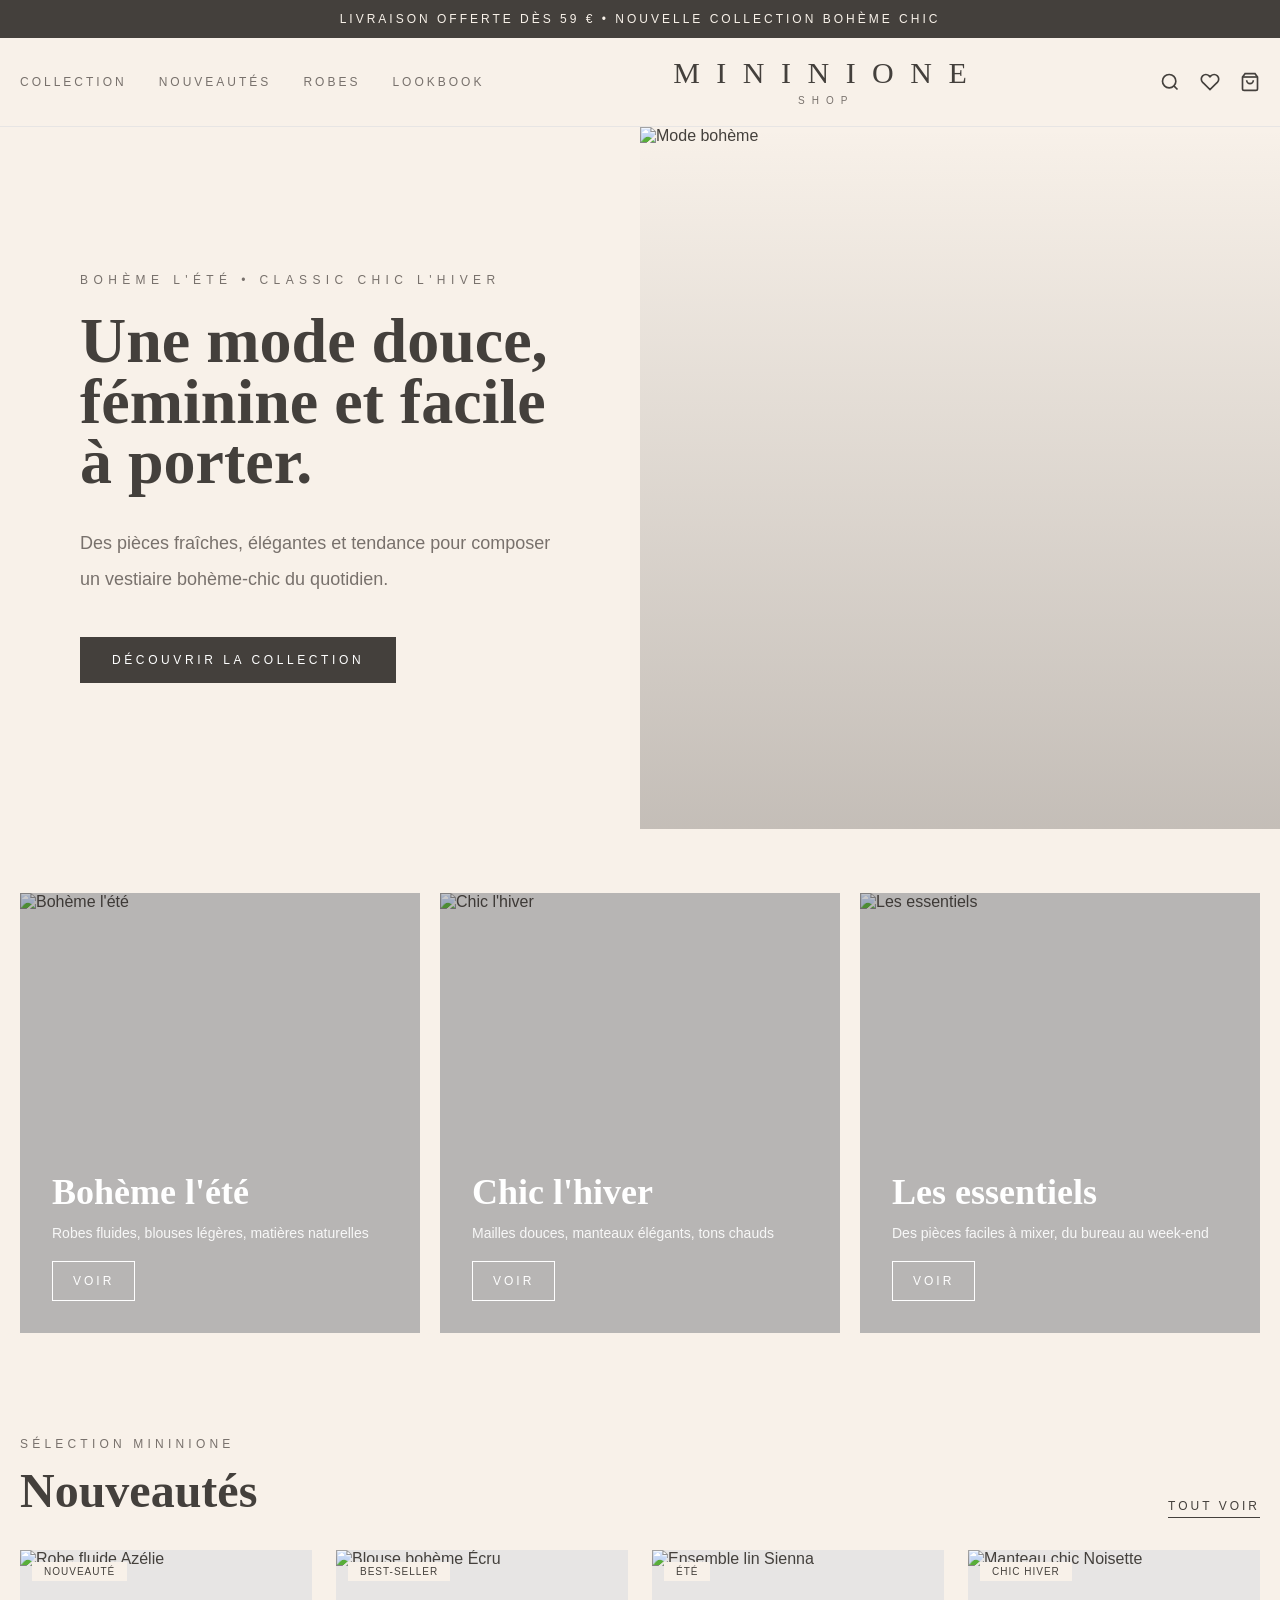
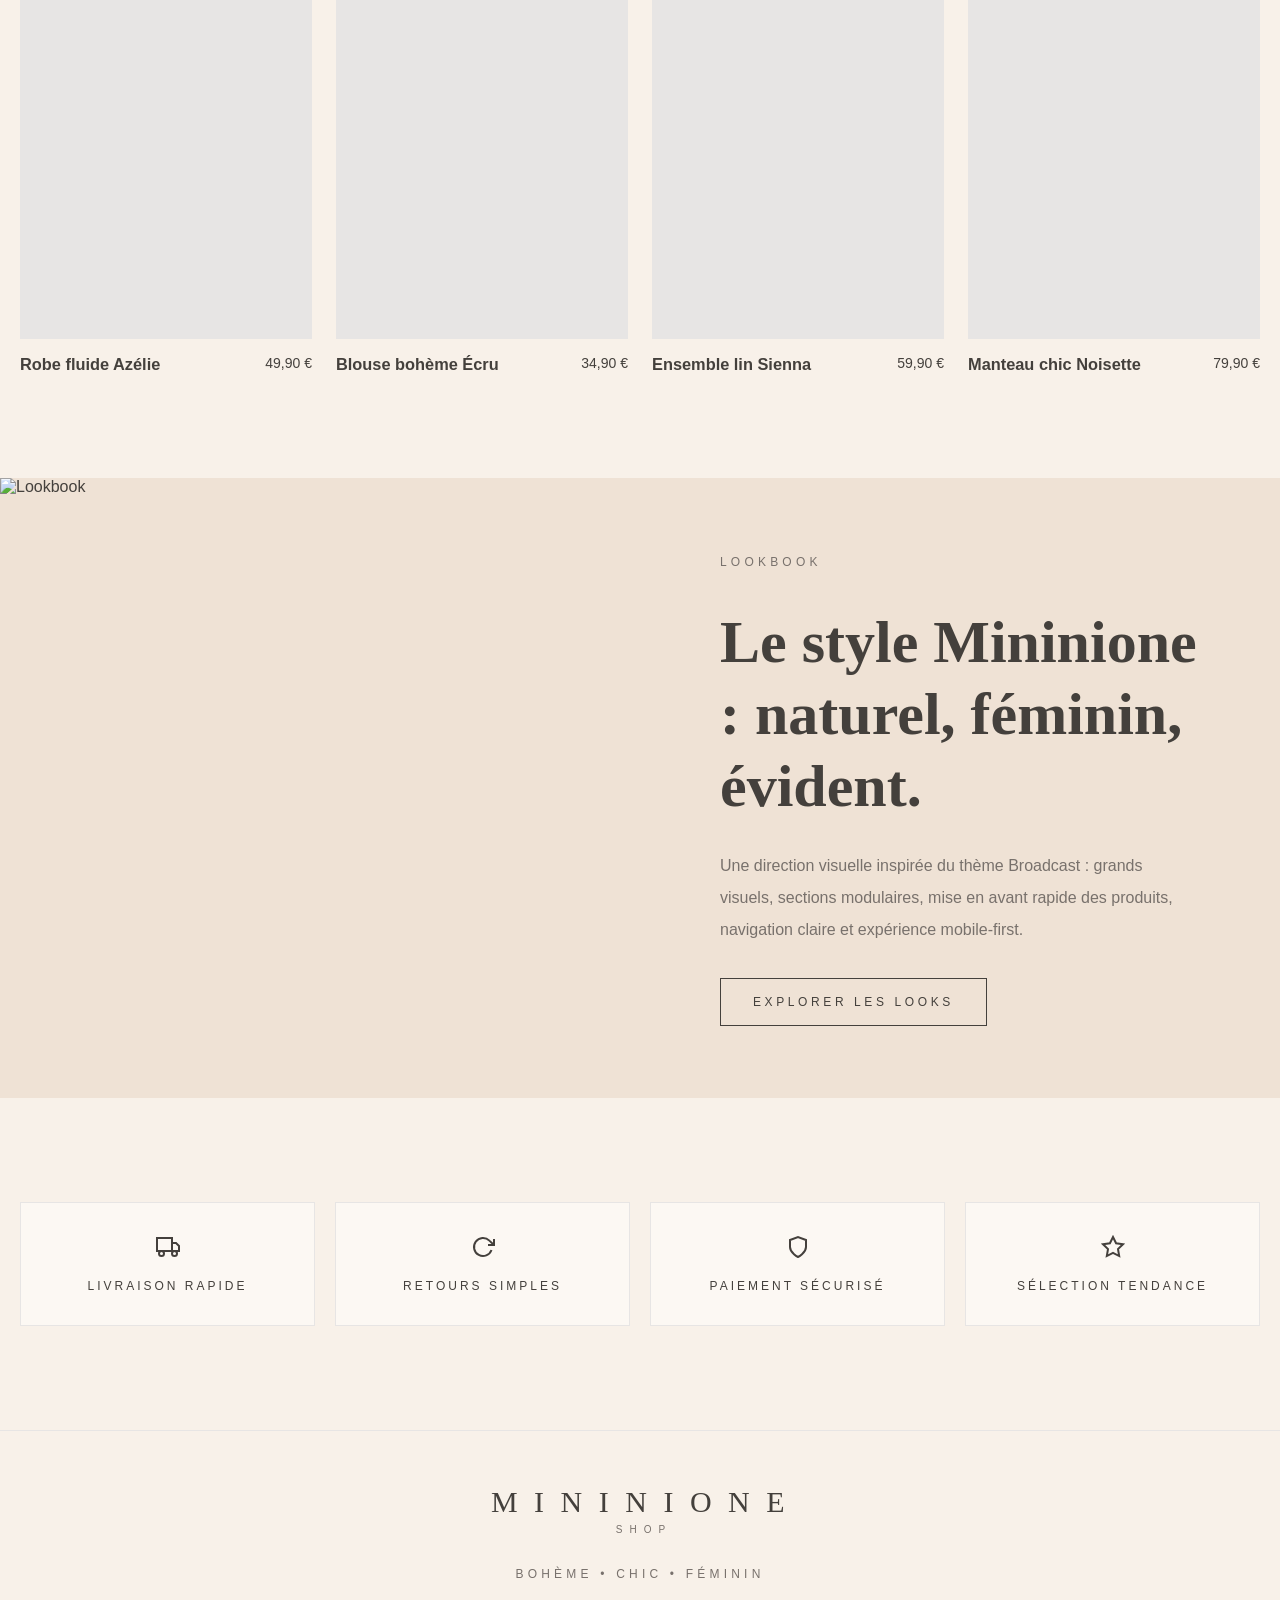
==== index.html @ 6e2401e4 "Add files via upload" ====
<!DOCTYPE html>
<html lang="fr">
<head>
  <meta charset="UTF-8">
  <meta name="viewport" content="width=device-width, initial-scale=1.0">
  <title>Mininione Shop - Bohème Chic</title>
  <link rel="stylesheet" href="styles.css">
</head>
<body>
  <div class="banner">
    Livraison offerte dès 59 € • Nouvelle collection bohème chic
  </div>

  <header class="header">
    <div class="header-content">
      <button class="menu-toggle" id="menuToggle">
        <svg width="24" height="24" viewBox="0 0 24 24" fill="none" stroke="currentColor" stroke-width="2"><line x1="3" y1="12" x2="21" y2="12"/><line x1="3" y1="6" x2="21" y2="6"/><line x1="3" y1="18" x2="21" y2="18"/></svg>
      </button>
      <nav class="nav-desktop">
        <a href="#">Collection</a>
        <a href="#">Nouveautés</a>
        <a href="#">Robes</a>
        <a href="#">Lookbook</a>
      </nav>
      <div class="logo">
        <div class="logo-main">Mininione</div>
        <div class="logo-sub">shop</div>
      </div>
      <div class="header-icons">
        <svg width="20" height="20" viewBox="0 0 24 24" fill="none" stroke="currentColor" stroke-width="2"><circle cx="11" cy="11" r="8"/><path d="m21 21-4.35-4.35"/></svg>
        <svg width="20" height="20" viewBox="0 0 24 24" fill="none" stroke="currentColor" stroke-width="2"><path d="M20.84 4.61a5.5 5.5 0 0 0-7.78 0L12 5.67l-1.06-1.06a5.5 5.5 0 0 0-7.78 7.78l1.06 1.06L12 21.23l7.78-7.78 1.06-1.06a5.5 5.5 0 0 0 0-7.78z"/></svg>
        <svg width="20" height="20" viewBox="0 0 24 24" fill="none" stroke="currentColor" stroke-width="2"><path d="M6 2L3 6v14a2 2 0 0 0 2 2h14a2 2 0 0 0 2-2V6l-3-4z"/><line x1="3" y1="6" x2="21" y2="6"/><path d="M16 10a4 4 0 0 1-8 0"/></svg>
      </div>
    </div>
    <nav class="nav-mobile" id="navMobile">
      <a href="#">Collection</a>
      <a href="#">Nouveautés</a>
      <a href="#">Robes</a>
      <a href="#">Lookbook</a>
    </nav>
  </header>

  <section class="hero">
    <div class="hero-grid">
      <div class="hero-content">
        <div class="hero-inner">
          <p class="hero-subtitle">Bohème l'été • Classic chic l'hiver</p>
          <h1 class="hero-title">Une mode douce, féminine et facile à porter.</h1>
          <p class="hero-description">Des pièces fraîches, élégantes et tendance pour composer un vestiaire bohème-chic du quotidien.</p>
          <button class="btn-primary">Découvrir la collection</button>
        </div>
      </div>
      <div class="hero-image">
        <img src="https://images.unsplash.com/photo-1524504388940-b1c1722653e1?q=80&w=1400&auto=format&fit=crop" alt="Mode bohème">
        <div class="hero-overlay"></div>
      </div>
    </div>
  </section>

  <section class="categories">
    <div class="category-card">
      <img src="https://images.unsplash.com/photo-1503342217505-b0a15ec3261c?q=80&w=900&auto=format&fit=crop" alt="Bohème l'été">
      <div class="category-overlay"></div>
      <div class="category-content">
        <h2>Bohème l'été</h2>
        <p>Robes fluides, blouses légères, matières naturelles</p>
        <button class="btn-outline-white">Voir</button>
      </div>
    </div>
    <div class="category-card">
      <img src="https://images.unsplash.com/photo-1515886657613-9f3515b0c78f?q=80&w=900&auto=format&fit=crop" alt="Chic l'hiver">
      <div class="category-overlay"></div>
      <div class="category-content">
        <h2>Chic l'hiver</h2>
        <p>Mailles douces, manteaux élégants, tons chauds</p>
        <button class="btn-outline-white">Voir</button>
      </div>
    </div>
    <div class="category-card">
      <img src="https://images.unsplash.com/photo-1483985988355-763728e1935b?q=80&w=900&auto=format&fit=crop" alt="Les essentiels">
      <div class="category-overlay"></div>
      <div class="category-content">
        <h2>Les essentiels</h2>
        <p>Des pièces faciles à mixer, du bureau au week-end</p>
        <button class="btn-outline-white">Voir</button>
      </div>
    </div>
  </section>

  <section class="products">
    <div class="products-header">
      <div>
        <p class="section-subtitle">Sélection Mininione</p>
        <h2 class="section-title">Nouveautés</h2>
      </div>
      <a href="#" class="link-underline">Tout voir</a>
    </div>
    <div class="products-grid">
      <article class="product-card">
        <div class="product-image">
          <img src="https://images.unsplash.com/photo-1529139574466-a303027c1d8b?q=80&w=1200&auto=format&fit=crop" alt="Robe fluide Azélie">
          <span class="product-badge">Nouveauté</span>
          <button class="product-quick-view">Aperçu rapide</button>
        </div>
        <div class="product-info">
          <h3>Robe fluide Azélie</h3>
          <span>49,90 €</span>
        </div>
      </article>
      <article class="product-card">
        <div class="product-image">
          <img src="https://images.unsplash.com/photo-1496747611176-843222e1e57c?q=80&w=1200&auto=format&fit=crop" alt="Blouse bohème Écru">
          <span class="product-badge">Best-seller</span>
          <button class="product-quick-view">Aperçu rapide</button>
        </div>
        <div class="product-info">
          <h3>Blouse bohème Écru</h3>
          <span>34,90 €</span>
        </div>
      </article>
      <article class="product-card">
        <div class="product-image">
          <img src="https://images.unsplash.com/photo-1539109136881-3be0616acf4b?q=80&w=1200&auto=format&fit=crop" alt="Ensemble lin Sienna">
          <span class="product-badge">Été</span>
          <button class="product-quick-view">Aperçu rapide</button>
        </div>
        <div class="product-info">
          <h3>Ensemble lin Sienna</h3>
          <span>59,90 €</span>
        </div>
      </article>
      <article class="product-card">
        <div class="product-image">
          <img src="https://images.unsplash.com/photo-1509631179647-0177331693ae?q=80&w=1200&auto=format&fit=crop" alt="Manteau chic Noisette">
          <span class="product-badge">Chic hiver</span>
          <button class="product-quick-view">Aperçu rapide</button>
        </div>
        <div class="product-info">
          <h3>Manteau chic Noisette</h3>
          <span>79,90 €</span>
        </div>
      </article>
    </div>
  </section>

  <section class="lookbook">
    <div class="lookbook-grid">
      <img src="https://images.unsplash.com/photo-1558769132-cb1aea458c5e?q=80&w=1400&auto=format&fit=crop" alt="Lookbook">
      <div class="lookbook-content">
        <p class="section-subtitle">Lookbook</p>
        <h2>Le style Mininione : naturel, féminin, évident.</h2>
        <p>Une direction visuelle inspirée du thème Broadcast : grands visuels, sections modulaires, mise en avant rapide des produits, navigation claire et expérience mobile-first.</p>
        <button class="btn-outline">Explorer les looks</button>
      </div>
    </div>
  </section>

  <section class="features">
    <div class="feature-card">
      <svg width="24" height="24" viewBox="0 0 24 24" fill="none" stroke="currentColor" stroke-width="2"><rect x="1" y="3" width="15" height="13"/><polygon points="16 8 20 8 23 11 23 16 16 16 16 8"/><circle cx="5.5" cy="18.5" r="2.5"/><circle cx="18.5" cy="18.5" r="2.5"/></svg>
      <p>Livraison rapide</p>
    </div>
    <div class="feature-card">
      <svg width="24" height="24" viewBox="0 0 24 24" fill="none" stroke="currentColor" stroke-width="2"><polyline points="23 4 23 10 17 10"/><path d="M20.49 15a9 9 0 1 1-2.12-9.36L23 10"/></svg>
      <p>Retours simples</p>
    </div>
    <div class="feature-card">
      <svg width="24" height="24" viewBox="0 0 24 24" fill="none" stroke="currentColor" stroke-width="2"><path d="M12 22s8-4 8-10V5l-8-3-8 3v7c0 6 8 10 8 10z"/></svg>
      <p>Paiement sécurisé</p>
    </div>
    <div class="feature-card">
      <svg width="24" height="24" viewBox="0 0 24 24" fill="none" stroke="currentColor" stroke-width="2"><polygon points="12 2 15.09 8.26 22 9.27 17 14.14 18.18 21.02 12 17.77 5.82 21.02 7 14.14 2 9.27 8.91 8.26 12 2"/></svg>
      <p>Sélection tendance</p>
    </div>
  </section>

  <footer class="footer">
    <div class="logo">
      <div class="logo-main">Mininione</div>
      <div class="logo-sub">shop</div>
    </div>
    <p class="footer-tagline">Bohème • Chic • Féminin</p>
  </footer>

  <script src="script.js"></script>
</body>
</html>
---- styles.css ----
* {
  margin: 0;
  padding: 0;
  box-sizing: border-box;
}

body {
  font-family: -apple-system, BlinkMacSystemFont, 'Segoe UI', Roboto, sans-serif;
  background-color: #f8f1e9;
  color: #44403c;
  min-height: 100vh;
}

.banner {
  background-color: #44403c;
  color: #f8f1e9;
  text-align: center;
  font-size: 12px;
  letter-spacing: 0.25em;
  text-transform: uppercase;
  padding: 12px;
}

.header {
  position: sticky;
  top: 0;
  z-index: 50;
  background-color: rgba(248, 241, 233, 0.9);
  backdrop-filter: blur(10px);
  border-bottom: 1px solid #e7e5e4;
}

.header-content {
  max-width: 1280px;
  margin: 0 auto;
  padding: 20px;
  display: flex;
  align-items: center;
  justify-content: space-between;
}

.menu-toggle {
  display: block;
  background: none;
  border: none;
  cursor: pointer;
  color: #44403c;
}

.nav-desktop {
  display: none;
  gap: 32px;
  font-size: 12px;
  letter-spacing: 0.25em;
  text-transform: uppercase;
}

.nav-desktop a {
  color: #78716c;
  text-decoration: none;
  cursor: pointer;
}

.logo {
  text-align: center;
  line-height: 1;
  user-select: none;
}

.logo-main {
  font-family: Georgia, serif;
  font-size: 30px;
  letter-spacing: 0.55em;
  color: #44403c;
  text-transform: uppercase;
  margin-left: 12px;
}

.logo-sub {
  margin-top: 8px;
  font-size: 10px;
  letter-spacing: 0.7em;
  text-transform: uppercase;
  color: #78716c;
  margin-left: 8px;
}

.header-icons {
  display: flex;
  gap: 20px;
  cursor: pointer;
}

.nav-mobile {
  display: none;
  padding: 0 24px 20px;
  flex-direction: column;
  gap: 12px;
  font-size: 14px;
  text-transform: uppercase;
  letter-spacing: 0.1em;
}

.nav-mobile.open {
  display: flex;
}

.nav-mobile a {
  color: #44403c;
  text-decoration: none;
}

.hero {
  position: relative;
  overflow: hidden;
}

.hero-grid {
  display: grid;
  grid-template-columns: 1fr;
  min-height: 78vh;
}

.hero-content {
  display: flex;
  align-items: center;
  padding: 80px 32px;
}

.hero-inner {
  max-width: 576px;
  animation: fadeInUp 0.8s ease-out;
}

.hero-subtitle {
  font-size: 12px;
  letter-spacing: 0.45em;
  text-transform: uppercase;
  color: #78716c;
  margin-bottom: 24px;
}

.hero-title {
  font-family: Georgia, serif;
  font-size: 48px;
  line-height: 0.95;
  margin-bottom: 32px;
}

.hero-description {
  font-size: 18px;
  color: #78716c;
  margin-bottom: 40px;
  line-height: 2;
}

.btn-primary {
  background-color: #44403c;
  color: white;
  padding: 16px 32px;
  font-size: 12px;
  letter-spacing: 0.3em;
  text-transform: uppercase;
  border: none;
  cursor: pointer;
  transition: background-color 0.3s;
}

.btn-primary:hover {
  background-color: #57534e;
}

.hero-image {
  position: relative;
  min-height: 560px;
}

.hero-image img {
  position: absolute;
  inset: 0;
  width: 100%;
  height: 100%;
  object-fit: cover;
}

.hero-overlay {
  position: absolute;
  inset: 0;
  background: linear-gradient(to top, rgba(41, 37, 36, 0.25), transparent);
}

.categories {
  max-width: 1280px;
  margin: 0 auto;
  padding: 64px 20px;
  display: grid;
  gap: 20px;
}

.category-card {
  position: relative;
  height: 440px;
  overflow: hidden;
  background-color: #e7e5e4;
}

.category-card img {
  width: 100%;
  height: 100%;
  object-fit: cover;
  transition: transform 0.7s;
}

.category-card:hover img {
  transform: scale(1.05);
}

.category-overlay {
  position: absolute;
  inset: 0;
  background-color: rgba(41, 37, 36, 0.25);
}

.category-content {
  position: absolute;
  bottom: 32px;
  left: 32px;
  right: 32px;
  color: white;
}

.category-content h2 {
  font-family: Georgia, serif;
  font-size: 36px;
  margin-bottom: 12px;
}

.category-content p {
  font-size: 14px;
  opacity: 0.9;
  margin-bottom: 20px;
}

.btn-outline-white {
  border: 1px solid white;
  background: none;
  color: white;
  padding: 12px 20px;
  font-size: 12px;
  letter-spacing: 0.25em;
  text-transform: uppercase;
  cursor: pointer;
  transition: background-color 0.3s;
}

.btn-outline-white:hover {
  background-color: rgba(255, 255, 255, 0.1);
}

.products {
  max-width: 1280px;
  margin: 0 auto;
  padding: 40px 20px;
}

.products-header {
  display: flex;
  align-items: flex-end;
  justify-content: space-between;
  margin-bottom: 32px;
}

.section-subtitle {
  font-size: 12px;
  letter-spacing: 0.35em;
  text-transform: uppercase;
  color: #78716c;
  margin-bottom: 12px;
}

.section-title {
  font-family: Georgia, serif;
  font-size: 48px;
}

.link-underline {
  display: none;
  font-size: 12px;
  letter-spacing: 0.25em;
  text-transform: uppercase;
  border-bottom: 1px solid #44403c;
  padding-bottom: 4px;
  color: #44403c;
  text-decoration: none;
}

.products-grid {
  display: grid;
  gap: 24px;
}

.product-card {
  cursor: pointer;
}

.product-image {
  position: relative;
  aspect-ratio: 3/4;
  overflow: hidden;
  background-color: #e7e5e4;
  margin-bottom: 16px;
}

.product-image img {
  width: 100%;
  height: 100%;
  object-fit: cover;
  transition: transform 0.7s;
}

.product-card:hover .product-image img {
  transform: scale(1.05);
}

.product-badge {
  position: absolute;
  top: 12px;
  left: 12px;
  background-color: #f8f1e9;
  padding: 4px 12px;
  font-size: 10px;
  letter-spacing: 0.1em;
  text-transform: uppercase;
}

.product-quick-view {
  position: absolute;
  bottom: 12px;
  left: 12px;
  right: 12px;
  background-color: rgba(255, 255, 255, 0.95);
  padding: 12px;
  font-size: 12px;
  letter-spacing: 0.25em;
  text-transform: uppercase;
  border: none;
  cursor: pointer;
  opacity: 0;
  transition: opacity 0.3s;
}

.product-card:hover .product-quick-view {
  opacity: 1;
}

.product-info {
  display: flex;
  justify-content: space-between;
  font-size: 14px;
}

.lookbook {
  margin: 64px 0;
  background-color: #efe2d5;
}

.lookbook-grid {
  max-width: 1280px;
  margin: 0 auto;
  display: grid;
  align-items: center;
}

.lookbook-grid img {
  width: 100%;
  height: 620px;
  object-fit: cover;
}

.lookbook-content {
  padding: 64px 32px;
}

.lookbook-content h2 {
  font-family: Georgia, serif;
  font-size: 48px;
  line-height: 1.2;
  margin-bottom: 28px;
}

.lookbook-content p {
  color: #78716c;
  line-height: 2;
  margin-bottom: 32px;
}

.btn-outline {
  border: 1px solid #44403c;
  background: none;
  color: #44403c;
  padding: 16px 32px;
  font-size: 12px;
  letter-spacing: 0.3em;
  text-transform: uppercase;
  cursor: pointer;
  transition: background-color 0.3s;
}

.btn-outline:hover {
  background-color: rgba(68, 64, 60, 0.05);
}

.features {
  max-width: 1280px;
  margin: 0 auto;
  padding: 40px 20px;
  display: grid;
  gap: 20px;
  text-align: center;
}

.feature-card {
  background-color: rgba(255, 255, 255, 0.45);
  padding: 32px;
  border: 1px solid #e7e5e4;
}

.feature-card svg {
  margin: 0 auto 16px;
}

.feature-card p {
  font-size: 12px;
  letter-spacing: 0.25em;
  text-transform: uppercase;
}

.footer {
  margin-top: 64px;
  border-top: 1px solid #e7e5e4;
  padding: 56px 20px;
  text-align: center;
}

.footer-tagline {
  margin-top: 32px;
  font-size: 12px;
  letter-spacing: 0.35em;
  text-transform: uppercase;
  color: #78716c;
}

@keyframes fadeInUp {
  from {
    opacity: 0;
    transform: translateY(20px);
  }
  to {
    opacity: 1;
    transform: translateY(0);
  }
}

@media (min-width: 640px) {
  .products-grid {
    grid-template-columns: repeat(2, 1fr);
  }
}

@media (min-width: 768px) {
  .categories {
    grid-template-columns: repeat(3, 1fr);
  }

  .features {
    grid-template-columns: repeat(4, 1fr);
  }
}

@media (min-width: 1024px) {
  .menu-toggle {
    display: none;
  }

  .nav-desktop {
    display: flex;
  }

  .hero-grid {
    grid-template-columns: repeat(2, 1fr);
  }

  .hero-title {
    font-size: 64px;
  }

  .hero-content {
    padding: 80px 80px;
  }

  .link-underline {
    display: block;
  }

  .products-grid {
    grid-template-columns: repeat(4, 1fr);
  }

  .lookbook-grid {
    grid-template-columns: repeat(2, 1fr);
  }

  .lookbook-content {
    padding: 64px 80px;
  }

  .lookbook-content h2 {
    font-size: 60px;
  }
}
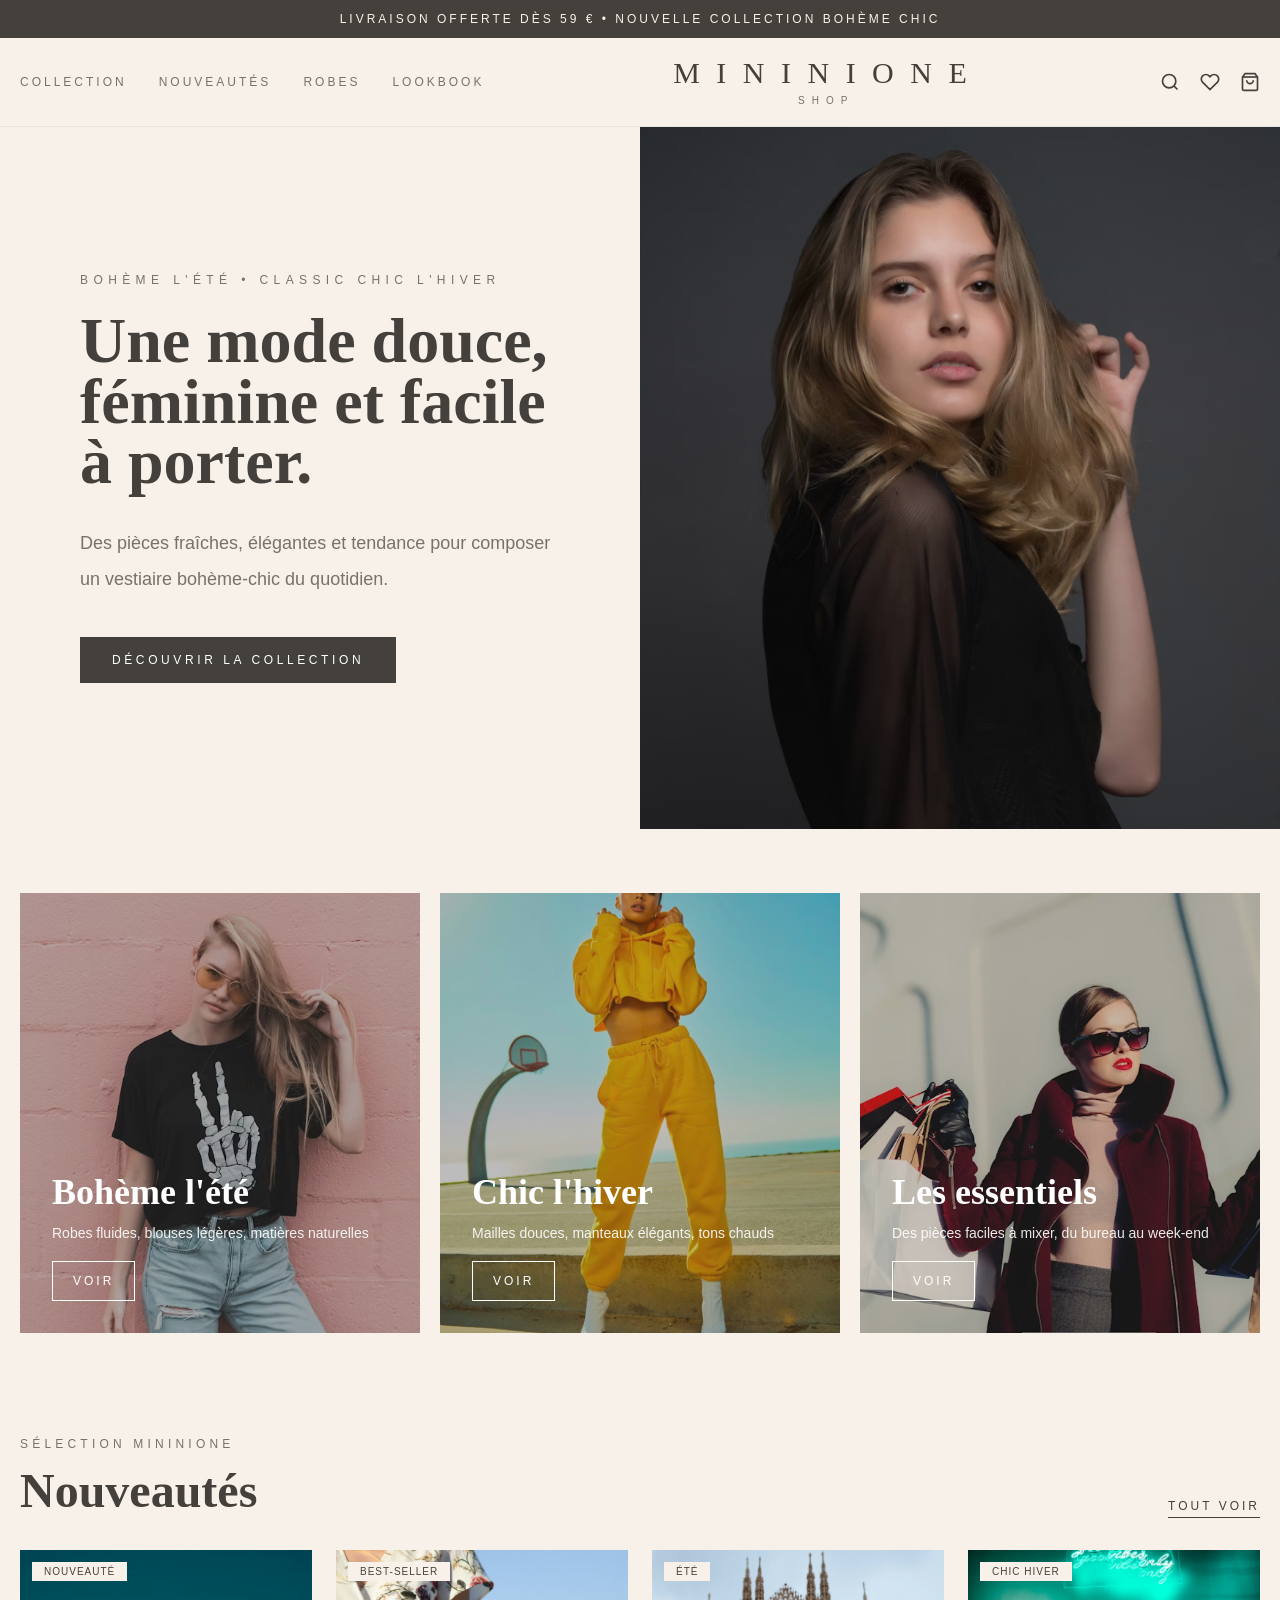
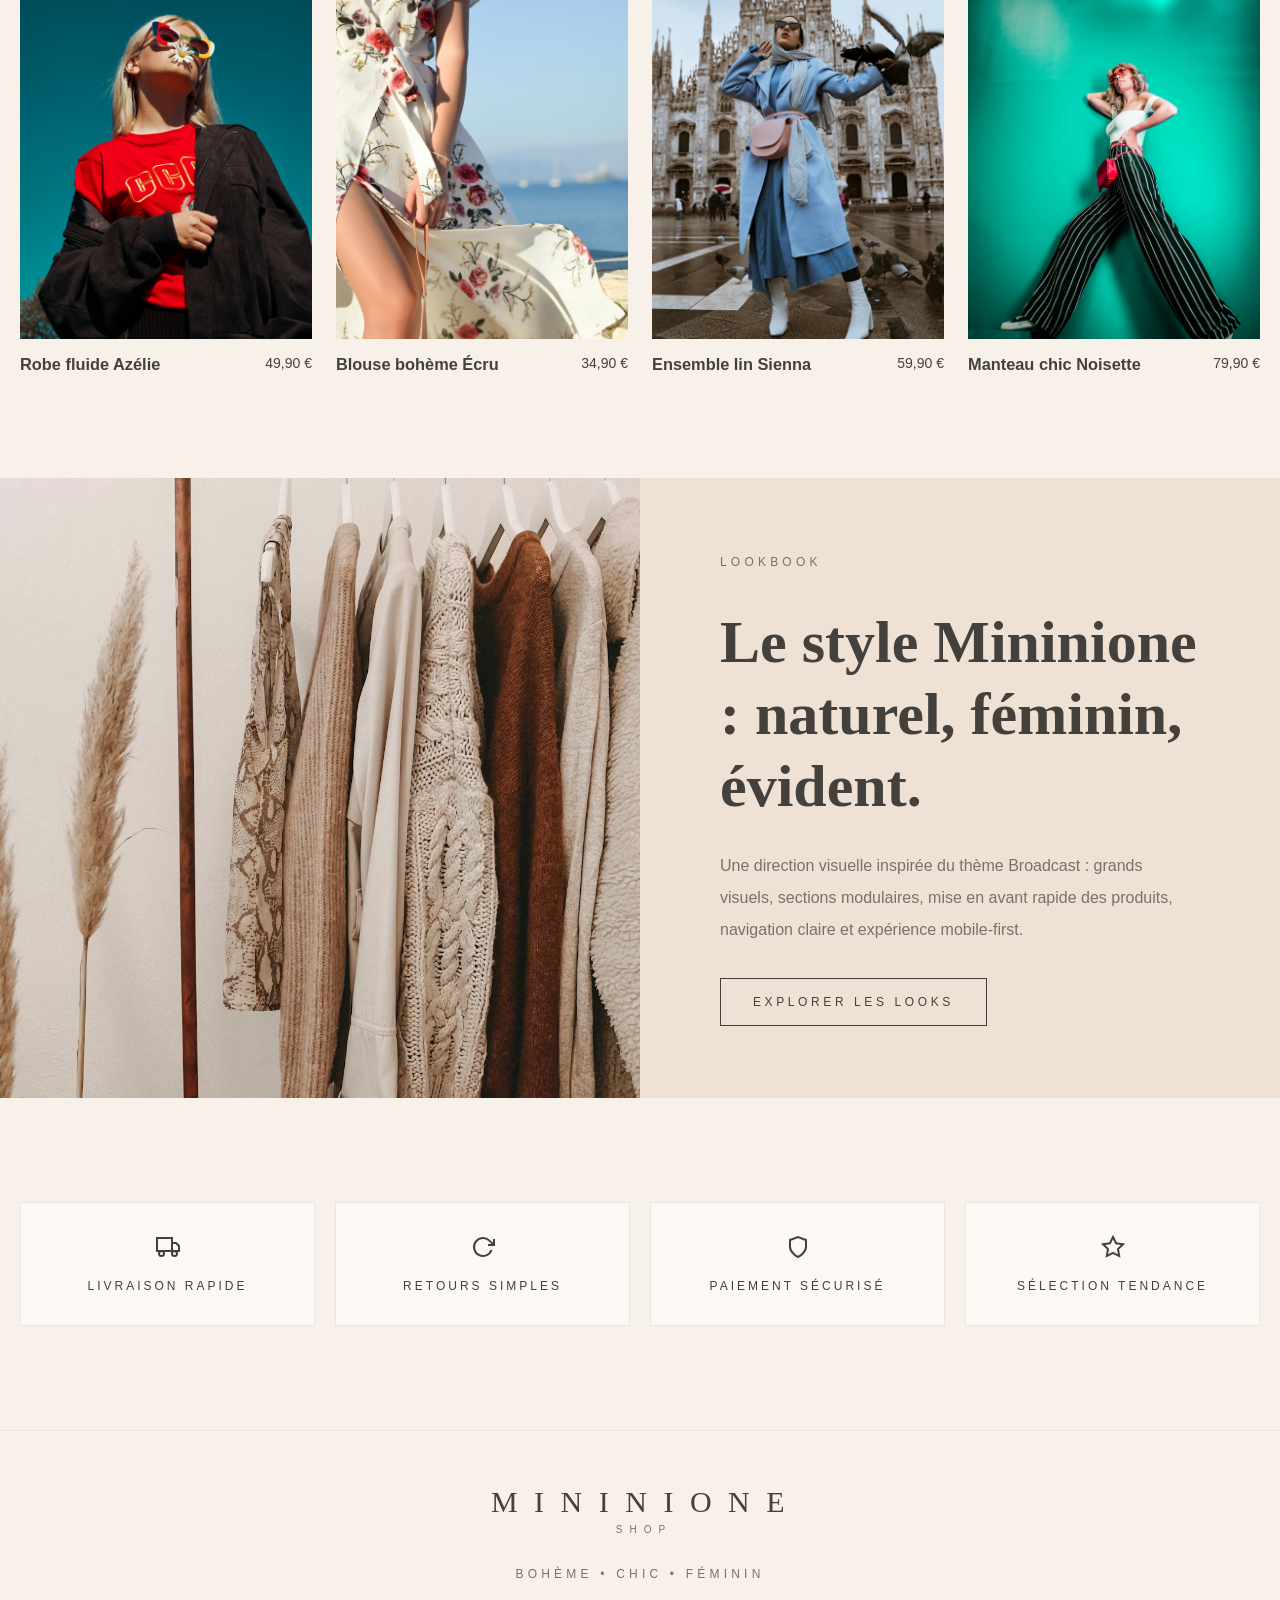
==== commit 78cc757e: "Add files via upload" ====
--- a/index.html
+++ b/index.html
@@ -51,7 +51,7 @@
         </div>
       </div>
       <div class="hero-image">
-        <img src="https://images.unsplash.com/photo-1524504388940-b1c1722653e1?q=80&w=1400&auto=format&fit=crop" alt="Mode bohème">
+        <img src="PHOTOS/photo-1524504388940-b1c1722653e1.avif" alt="Mode bohème">
         <div class="hero-overlay"></div>
       </div>
     </div>
@@ -59,7 +59,7 @@
 
   <section class="categories">
     <div class="category-card">
-      <img src="https://images.unsplash.com/photo-1503342217505-b0a15ec3261c?q=80&w=900&auto=format&fit=crop" alt="Bohème l'été">
+      <img src="PHOTOS/photo-1503342217505-b0a15ec3261c.avif" alt="Bohème l'été">
       <div class="category-overlay"></div>
       <div class="category-content">
         <h2>Bohème l'été</h2>
@@ -68,7 +68,7 @@
       </div>
     </div>
     <div class="category-card">
-      <img src="https://images.unsplash.com/photo-1515886657613-9f3515b0c78f?q=80&w=900&auto=format&fit=crop" alt="Chic l'hiver">
+      <img src="PHOTOS/photo-1515886657613-9f3515b0c78f.avif" alt="Chic l'hiver">
       <div class="category-overlay"></div>
       <div class="category-content">
         <h2>Chic l'hiver</h2>
@@ -77,7 +77,7 @@
       </div>
     </div>
     <div class="category-card">
-      <img src="https://images.unsplash.com/photo-1483985988355-763728e1935b?q=80&w=900&auto=format&fit=crop" alt="Les essentiels">
+      <img src="PHOTOS/photo-1483985988355-763728e1935b.avif" alt="Les essentiels">
       <div class="category-overlay"></div>
       <div class="category-content">
         <h2>Les essentiels</h2>
@@ -98,7 +98,7 @@
     <div class="products-grid">
       <article class="product-card">
         <div class="product-image">
-          <img src="https://images.unsplash.com/photo-1529139574466-a303027c1d8b?q=80&w=1200&auto=format&fit=crop" alt="Robe fluide Azélie">
+          <img src="PHOTOS/photo-1529139574466-a303027c1d8b.avif" alt="Robe fluide Azélie">
           <span class="product-badge">Nouveauté</span>
           <button class="product-quick-view">Aperçu rapide</button>
         </div>
@@ -109,7 +109,7 @@
       </article>
       <article class="product-card">
         <div class="product-image">
-          <img src="https://images.unsplash.com/photo-1496747611176-843222e1e57c?q=80&w=1200&auto=format&fit=crop" alt="Blouse bohème Écru">
+          <img src="PHOTOS/photo-1496747611176-843222e1e57c.avif" alt="Blouse bohème Écru">
           <span class="product-badge">Best-seller</span>
           <button class="product-quick-view">Aperçu rapide</button>
         </div>
@@ -120,7 +120,7 @@
       </article>
       <article class="product-card">
         <div class="product-image">
-          <img src="https://images.unsplash.com/photo-1539109136881-3be0616acf4b?q=80&w=1200&auto=format&fit=crop" alt="Ensemble lin Sienna">
+          <img src="PHOTOS/photo-1539109136881-3be0616acf4b.avif" alt="Ensemble lin Sienna">
           <span class="product-badge">Été</span>
           <button class="product-quick-view">Aperçu rapide</button>
         </div>
@@ -131,7 +131,7 @@
       </article>
       <article class="product-card">
         <div class="product-image">
-          <img src="https://images.unsplash.com/photo-1509631179647-0177331693ae?q=80&w=1200&auto=format&fit=crop" alt="Manteau chic Noisette">
+          <img src="PHOTOS/photo-1509631179647-0177331693ae.avif" alt="Manteau chic Noisette">
           <span class="product-badge">Chic hiver</span>
           <button class="product-quick-view">Aperçu rapide</button>
         </div>
@@ -145,7 +145,7 @@
 
   <section class="lookbook">
     <div class="lookbook-grid">
-      <img src="https://images.unsplash.com/photo-1558769132-cb1aea458c5e?q=80&w=1400&auto=format&fit=crop" alt="Lookbook">
+      <img src="PHOTOS/photo-1558769132-cb1aea458c5e.avif" alt="Lookbook">
       <div class="lookbook-content">
         <p class="section-subtitle">Lookbook</p>
         <h2>Le style Mininione : naturel, féminin, évident.</h2>
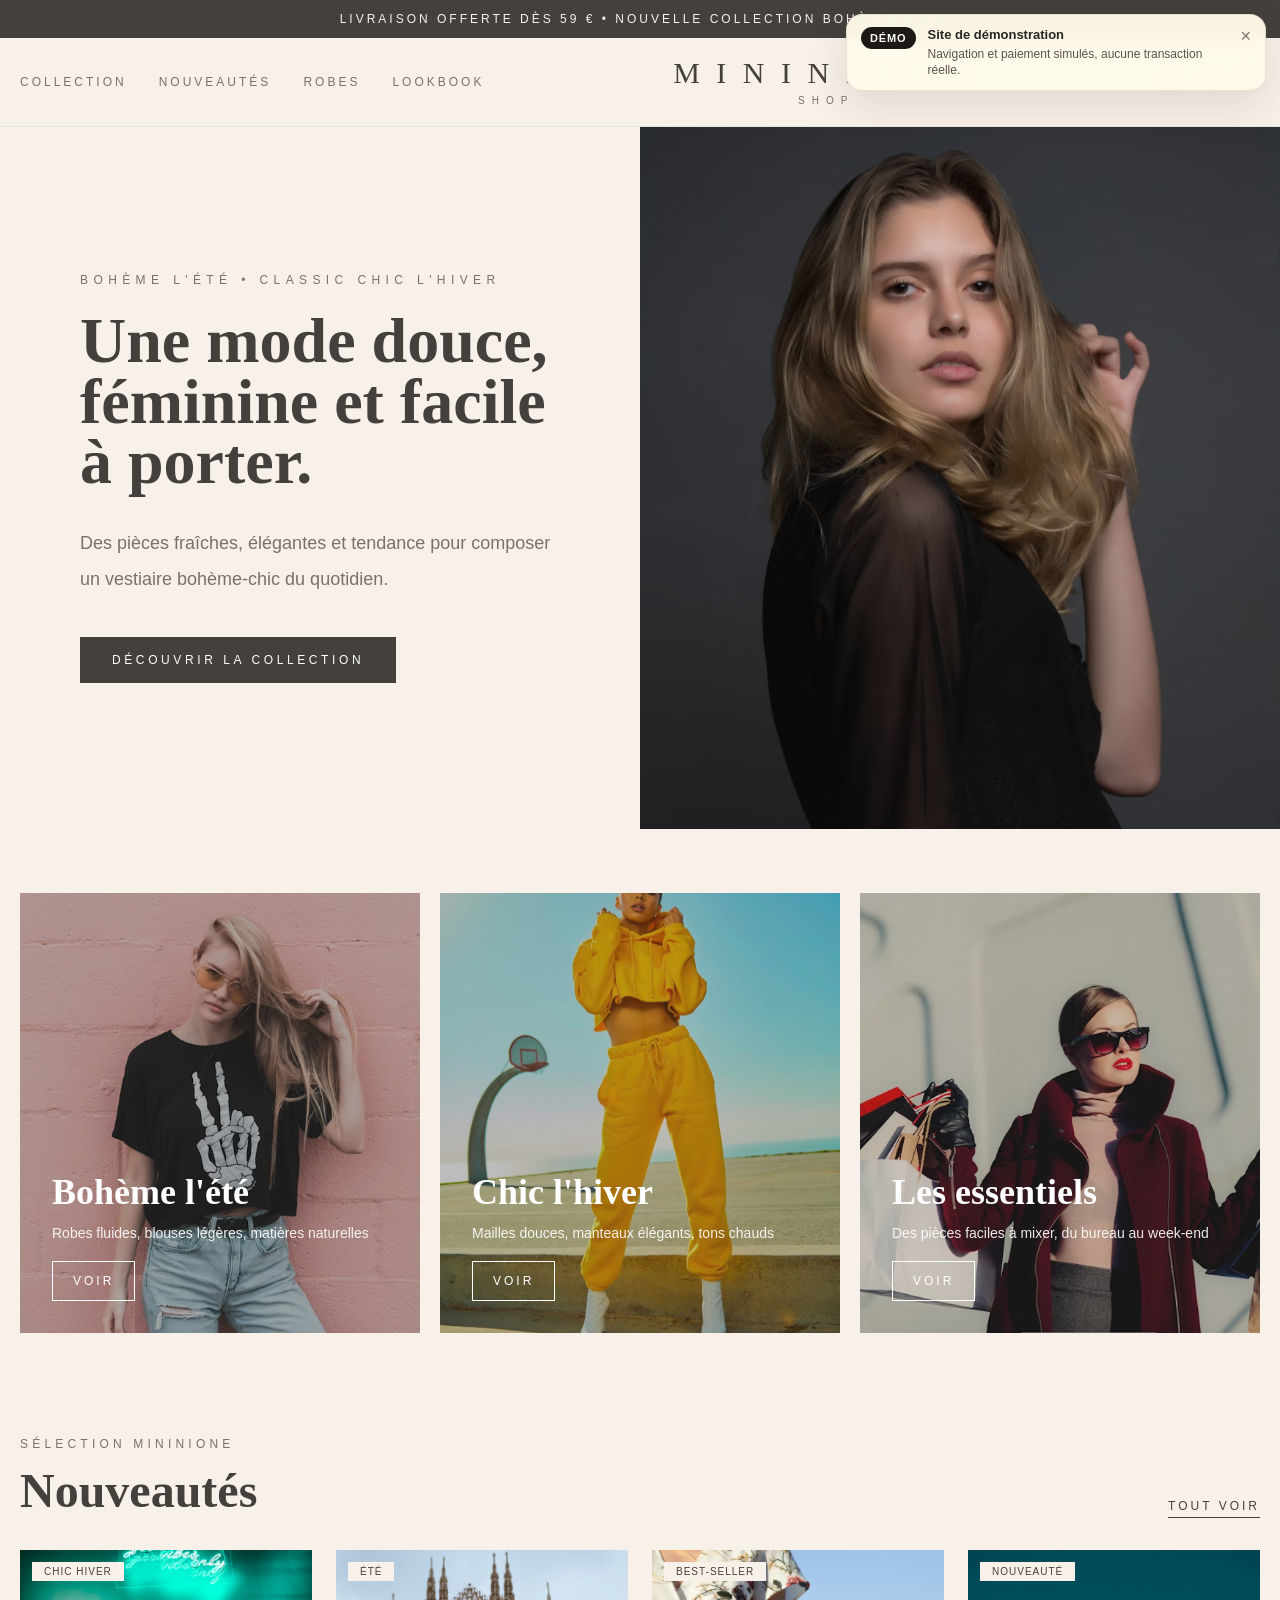
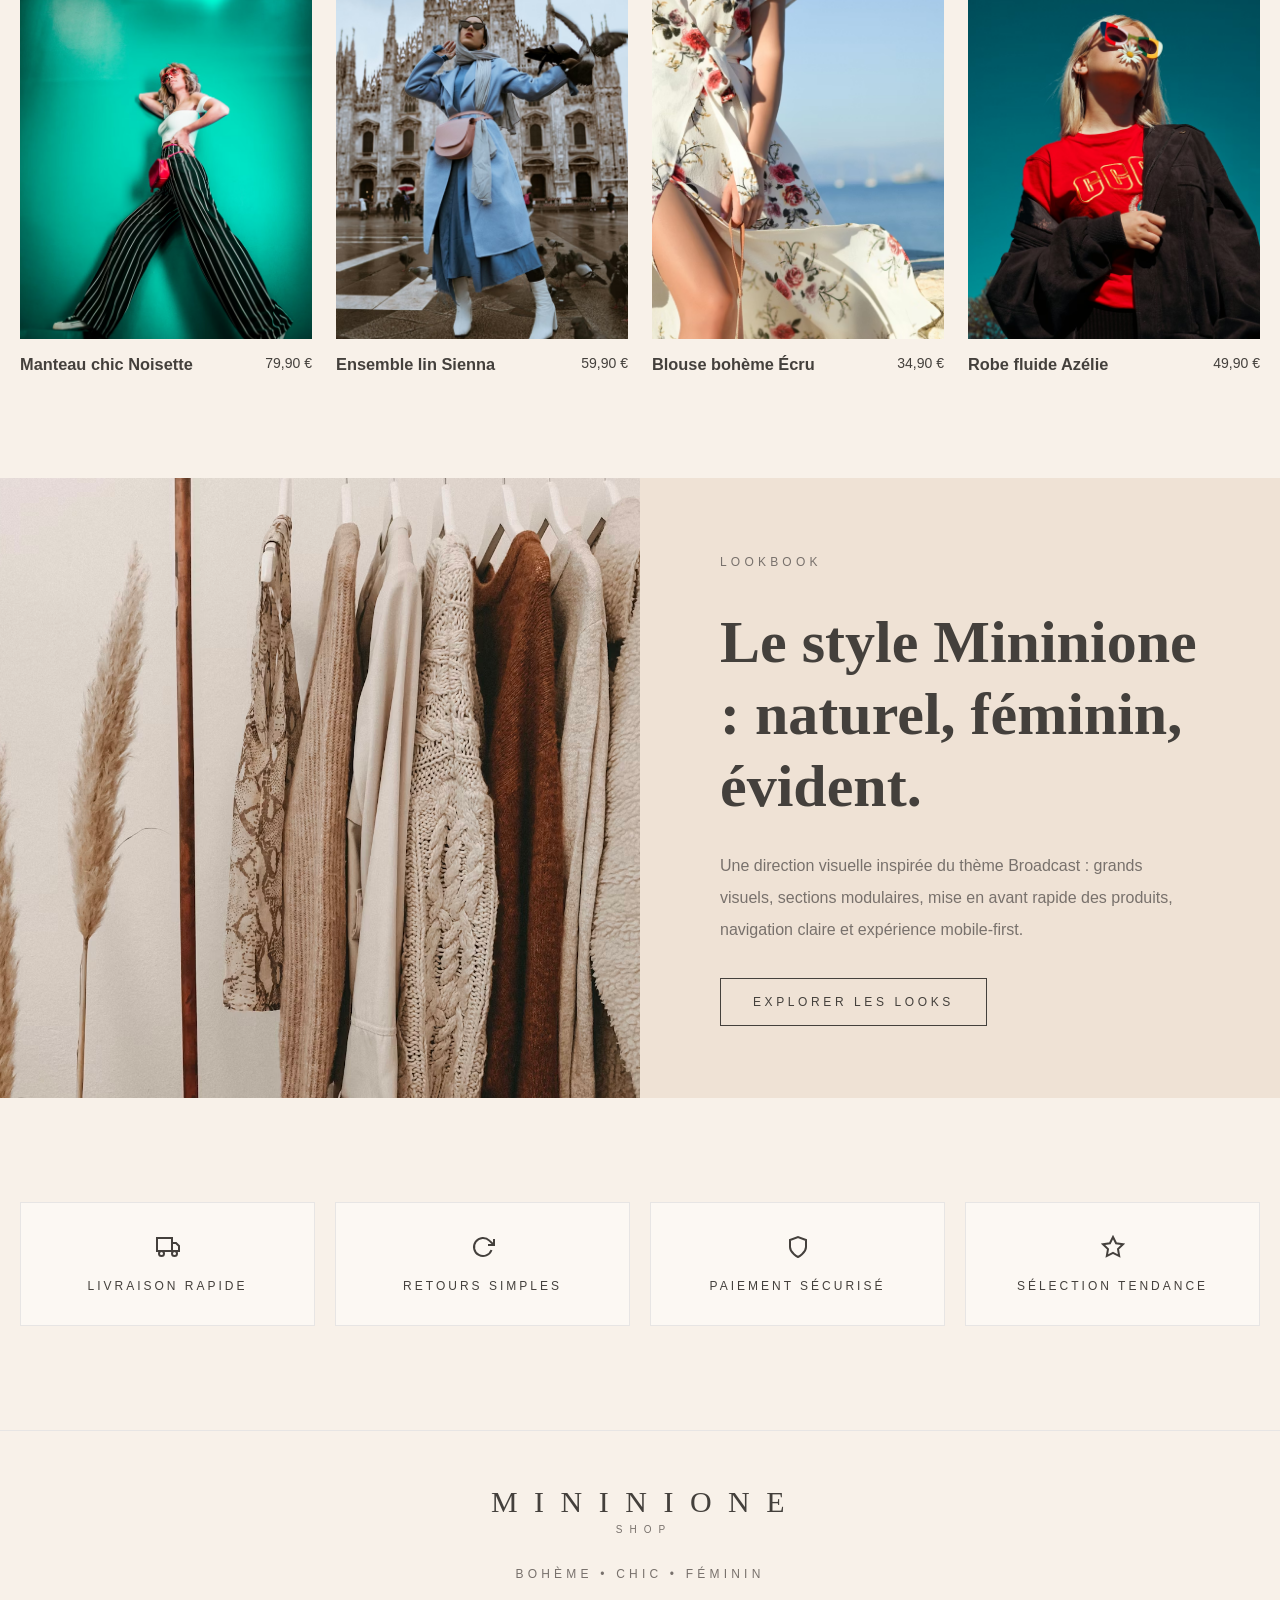
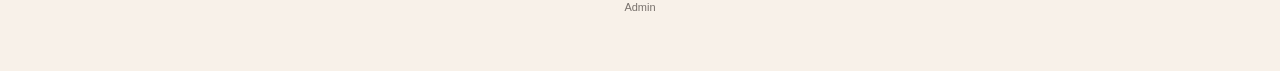
==== commit 6a5db96a: "Add files via upload" ====
--- a/index.html
+++ b/index.html
@@ -4,7 +4,7 @@
   <meta charset="UTF-8">
   <meta name="viewport" content="width=device-width, initial-scale=1.0">
   <title>Mininione Shop - Bohème Chic</title>
-  <link rel="stylesheet" href="styles.css">
+  <link rel="stylesheet" href="css/styles.css">
 </head>
 <body>
   <div class="banner">
@@ -13,32 +13,42 @@
 
   <header class="header">
     <div class="header-content">
-      <button class="menu-toggle" id="menuToggle">
+      <button class="menu-toggle" id="menuToggle" aria-label="Menu">
         <svg width="24" height="24" viewBox="0 0 24 24" fill="none" stroke="currentColor" stroke-width="2"><line x1="3" y1="12" x2="21" y2="12"/><line x1="3" y1="6" x2="21" y2="6"/><line x1="3" y1="18" x2="21" y2="18"/></svg>
       </button>
       <nav class="nav-desktop">
-        <a href="#">Collection</a>
-        <a href="#">Nouveautés</a>
-        <a href="#">Robes</a>
-        <a href="#">Lookbook</a>
+        <a href="collection.html">Collection</a>
+        <a href="collection.html?featured=1">Nouveautés</a>
+        <a href="collection.html?category=Robes">Robes</a>
+        <a href="#lookbook">Lookbook</a>
       </nav>
-      <div class="logo">
+      <a href="index.html" class="logo">
         <div class="logo-main">Mininione</div>
         <div class="logo-sub">shop</div>
-      </div>
+      </a>
       <div class="header-icons">
-        <svg width="20" height="20" viewBox="0 0 24 24" fill="none" stroke="currentColor" stroke-width="2"><circle cx="11" cy="11" r="8"/><path d="m21 21-4.35-4.35"/></svg>
-        <svg width="20" height="20" viewBox="0 0 24 24" fill="none" stroke="currentColor" stroke-width="2"><path d="M20.84 4.61a5.5 5.5 0 0 0-7.78 0L12 5.67l-1.06-1.06a5.5 5.5 0 0 0-7.78 7.78l1.06 1.06L12 21.23l7.78-7.78 1.06-1.06a5.5 5.5 0 0 0 0-7.78z"/></svg>
-        <svg width="20" height="20" viewBox="0 0 24 24" fill="none" stroke="currentColor" stroke-width="2"><path d="M6 2L3 6v14a2 2 0 0 0 2 2h14a2 2 0 0 0 2-2V6l-3-4z"/><line x1="3" y1="6" x2="21" y2="6"/><path d="M16 10a4 4 0 0 1-8 0"/></svg>
+        <button id="searchBtn" aria-label="Rechercher"><svg width="20" height="20" viewBox="0 0 24 24" fill="none" stroke="currentColor" stroke-width="2"><circle cx="11" cy="11" r="8"/><path d="m21 21-4.35-4.35"/></svg></button>
+        <button id="wishlistBtn" aria-label="Favoris" class="wishlist-link"><svg width="20" height="20" viewBox="0 0 24 24" fill="none" stroke="currentColor" stroke-width="2"><path d="M20.84 4.61a5.5 5.5 0 0 0-7.78 0L12 5.67l-1.06-1.06a5.5 5.5 0 0 0-7.78 7.78l1.06 1.06L12 21.23l7.78-7.78 1.06-1.06a5.5 5.5 0 0 0 0-7.78z"/></svg><span id="wishlistCount" class="cart-count">0</span></button>
+        <a href="cart.html" id="cartBtn" aria-label="Panier" class="cart-link"><svg width="20" height="20" viewBox="0 0 24 24" fill="none" stroke="currentColor" stroke-width="2"><path d="M6 2L3 6v14a2 2 0 0 0 2 2h14a2 2 0 0 0 2-2V6l-3-4z"/><line x1="3" y1="6" x2="21" y2="6"/><path d="M16 10a4 4 0 0 1-8 0"/></svg><span id="cartCount" class="cart-count">0</span></a>
       </div>
     </div>
     <nav class="nav-mobile" id="navMobile">
-      <a href="#">Collection</a>
-      <a href="#">Nouveautés</a>
-      <a href="#">Robes</a>
-      <a href="#">Lookbook</a>
+      <a href="collection.html">Collection</a>
+      <a href="collection.html?featured=1">Nouveautés</a>
+      <a href="collection.html?category=Robes">Robes</a>
+      <a href="#lookbook">Lookbook</a>
     </nav>
   </header>
+
+  <div id="searchModal" class="modal">
+    <div class="modal-content">
+      <button class="modal-close" id="searchClose">&times;</button>
+      <div class="search-box">
+        <input type="text" id="searchInput" placeholder="Rechercher un produit...">
+        <button id="searchSubmit">Rechercher</button>
+      </div>
+    </div>
+  </div>
 
   <section class="hero">
     <div class="hero-grid">
@@ -47,7 +57,7 @@
           <p class="hero-subtitle">Bohème l'été • Classic chic l'hiver</p>
           <h1 class="hero-title">Une mode douce, féminine et facile à porter.</h1>
           <p class="hero-description">Des pièces fraîches, élégantes et tendance pour composer un vestiaire bohème-chic du quotidien.</p>
-          <button class="btn-primary">Découvrir la collection</button>
+          <a href="collection.html"><button class="btn-primary">Découvrir la collection</button></a>
         </div>
       </div>
       <div class="hero-image">
@@ -58,7 +68,7 @@
   </section>
 
   <section class="categories">
-    <div class="category-card">
+    <div class="category-card" data-link="collection.html?season=%C3%89t%C3%A9">
       <img src="PHOTOS/photo-1503342217505-b0a15ec3261c.avif" alt="Bohème l'été">
       <div class="category-overlay"></div>
       <div class="category-content">
@@ -67,7 +77,7 @@
         <button class="btn-outline-white">Voir</button>
       </div>
     </div>
-    <div class="category-card">
+    <div class="category-card" data-link="collection.html?season=Hiver">
       <img src="PHOTOS/photo-1515886657613-9f3515b0c78f.avif" alt="Chic l'hiver">
       <div class="category-overlay"></div>
       <div class="category-content">
@@ -76,7 +86,7 @@
         <button class="btn-outline-white">Voir</button>
       </div>
     </div>
-    <div class="category-card">
+    <div class="category-card" data-link="collection.html">
       <img src="PHOTOS/photo-1483985988355-763728e1935b.avif" alt="Les essentiels">
       <div class="category-overlay"></div>
       <div class="category-content">
@@ -93,64 +103,21 @@
         <p class="section-subtitle">Sélection Mininione</p>
         <h2 class="section-title">Nouveautés</h2>
       </div>
-      <a href="#" class="link-underline">Tout voir</a>
-    </div>
-    <div class="products-grid">
-      <article class="product-card">
-        <div class="product-image">
-          <img src="PHOTOS/photo-1529139574466-a303027c1d8b.avif" alt="Robe fluide Azélie">
-          <span class="product-badge">Nouveauté</span>
-          <button class="product-quick-view">Aperçu rapide</button>
-        </div>
-        <div class="product-info">
-          <h3>Robe fluide Azélie</h3>
-          <span>49,90 €</span>
-        </div>
-      </article>
-      <article class="product-card">
-        <div class="product-image">
-          <img src="PHOTOS/photo-1496747611176-843222e1e57c.avif" alt="Blouse bohème Écru">
-          <span class="product-badge">Best-seller</span>
-          <button class="product-quick-view">Aperçu rapide</button>
-        </div>
-        <div class="product-info">
-          <h3>Blouse bohème Écru</h3>
-          <span>34,90 €</span>
-        </div>
-      </article>
-      <article class="product-card">
-        <div class="product-image">
-          <img src="PHOTOS/photo-1539109136881-3be0616acf4b.avif" alt="Ensemble lin Sienna">
-          <span class="product-badge">Été</span>
-          <button class="product-quick-view">Aperçu rapide</button>
-        </div>
-        <div class="product-info">
-          <h3>Ensemble lin Sienna</h3>
-          <span>59,90 €</span>
-        </div>
-      </article>
-      <article class="product-card">
-        <div class="product-image">
-          <img src="PHOTOS/photo-1509631179647-0177331693ae.avif" alt="Manteau chic Noisette">
-          <span class="product-badge">Chic hiver</span>
-          <button class="product-quick-view">Aperçu rapide</button>
-        </div>
-        <div class="product-info">
-          <h3>Manteau chic Noisette</h3>
-          <span>79,90 €</span>
-        </div>
-      </article>
-    </div>
-  </section>
-
-  <section class="lookbook">
+      <a href="collection.html?featured=1" class="link-underline">Tout voir</a>
+    </div>
+    <div class="products-grid" id="featuredProducts">
+      <div class="loading">Chargement...</div>
+    </div>
+  </section>
+
+  <section class="lookbook" id="lookbook">
     <div class="lookbook-grid">
       <img src="PHOTOS/photo-1558769132-cb1aea458c5e.avif" alt="Lookbook">
       <div class="lookbook-content">
         <p class="section-subtitle">Lookbook</p>
         <h2>Le style Mininione : naturel, féminin, évident.</h2>
         <p>Une direction visuelle inspirée du thème Broadcast : grands visuels, sections modulaires, mise en avant rapide des produits, navigation claire et expérience mobile-first.</p>
-        <button class="btn-outline">Explorer les looks</button>
+        <a href="collection.html"><button class="btn-outline">Explorer les looks</button></a>
       </div>
     </div>
   </section>
@@ -175,13 +142,68 @@
   </section>
 
   <footer class="footer">
-    <div class="logo">
+    <a href="index.html" class="logo">
       <div class="logo-main">Mininione</div>
       <div class="logo-sub">shop</div>
-    </div>
+    </a>
     <p class="footer-tagline">Bohème • Chic • Féminin</p>
+    <div class="footer-admin">
+      <a href="admin.html" style="color: #78716c; font-size: 11px; text-decoration: none;">Admin</a>
+    </div>
   </footer>
 
-  <script src="script.js"></script>
+  <script src="data/products-data.js"></script>
+  <script src="js/mock-api.js"></script>
+  <script src="js/demo-notice.js"></script>
+  <script src="js/app.js"></script>
+  <script>
+    function escapeHtml(text) {
+      const div = document.createElement('div');
+      div.textContent = text ?? '';
+      return div.innerHTML;
+    }
+
+    function escapeAttribute(text) {
+      return escapeHtml(text).replace(/"/g, '&quot;');
+    }
+
+    async function loadFeaturedProducts() {
+      try {
+        const response = await fetch('/api/products?featured=1');
+        const products = await response.json();
+        const container = document.getElementById('featuredProducts');
+
+        if (products.length === 0) {
+          container.innerHTML = '<p style="text-align:center;color:#78716c;">Aucun produit vedette</p>';
+          return;
+        }
+
+        container.innerHTML = products.slice(0, 4).map(product => `
+          <article class="product-card" onclick="window.location.href='product.html?id=${product.id}'">
+            <div class="product-image">
+              <img src="${escapeAttribute(product.image)}" alt="${escapeAttribute(product.name)}">
+              ${product.badge ? `<span class="product-badge">${escapeHtml(product.badge)}</span>` : ''}
+              <button class="product-quick-view" onclick="event.stopPropagation(); window.location.href='product.html?id=${product.id}'">Aperçu rapide</button>
+            </div>
+            <div class="product-info">
+              <h3>${escapeHtml(product.name)}</h3>
+              <span>${product.price.toFixed(2).replace('.', ',')} €</span>
+            </div>
+          </article>
+        `).join('');
+      } catch (error) {
+        document.getElementById('featuredProducts').innerHTML = '<p style="text-align:center;color:red;">Erreur de chargement</p>';
+      }
+    }
+
+    loadFeaturedProducts();
+
+    document.querySelectorAll('.category-card').forEach(card => {
+      card.addEventListener('click', () => {
+        const link = card.dataset.link;
+        if (link) window.location.href = link;
+      });
+    });
+  </script>
 </body>
 </html>
--- a/css/styles.css
+++ b/css/styles.css
@@ -0,0 +1,1821 @@
+* {
+  margin: 0;
+  padding: 0;
+  box-sizing: border-box;
+}
+
+body {
+  font-family: -apple-system, BlinkMacSystemFont, 'Segoe UI', Roboto, sans-serif;
+  background-color: #f8f1e9;
+  color: #44403c;
+  min-height: 100vh;
+}
+
+.banner {
+  background-color: #44403c;
+  color: #f8f1e9;
+  text-align: center;
+  font-size: 12px;
+  letter-spacing: 0.25em;
+  text-transform: uppercase;
+  padding: 12px;
+}
+
+.header {
+  position: sticky;
+  top: 0;
+  z-index: 50;
+  background-color: rgba(248, 241, 233, 0.9);
+  backdrop-filter: blur(10px);
+  border-bottom: 1px solid #e7e5e4;
+}
+
+.header-content {
+  max-width: 1280px;
+  margin: 0 auto;
+  padding: 20px;
+  display: flex;
+  align-items: center;
+  justify-content: space-between;
+}
+
+.menu-toggle {
+  display: block;
+  background: none;
+  border: none;
+  cursor: pointer;
+  color: #44403c;
+}
+
+.nav-desktop {
+  display: none;
+  gap: 32px;
+  font-size: 12px;
+  letter-spacing: 0.25em;
+  text-transform: uppercase;
+}
+
+.nav-desktop a {
+  color: #78716c;
+  text-decoration: none;
+  cursor: pointer;
+}
+
+.logo {
+  text-align: center;
+  line-height: 1;
+  user-select: none;
+}
+
+.logo-main {
+  font-family: Georgia, serif;
+  font-size: 30px;
+  letter-spacing: 0.55em;
+  color: #44403c;
+  text-transform: uppercase;
+  margin-left: 12px;
+}
+
+.logo-sub {
+  margin-top: 8px;
+  font-size: 10px;
+  letter-spacing: 0.7em;
+  text-transform: uppercase;
+  color: #78716c;
+  margin-left: 8px;
+}
+
+.header-icons {
+  display: flex;
+  gap: 20px;
+  cursor: pointer;
+}
+
+.nav-mobile {
+  display: none;
+  padding: 0 24px 20px;
+  flex-direction: column;
+  gap: 12px;
+  font-size: 14px;
+  text-transform: uppercase;
+  letter-spacing: 0.1em;
+}
+
+.nav-mobile.open {
+  display: flex;
+}
+
+.nav-mobile a {
+  color: #44403c;
+  text-decoration: none;
+}
+
+.hero {
+  position: relative;
+  overflow: hidden;
+}
+
+.hero-grid {
+  display: grid;
+  grid-template-columns: 1fr;
+  min-height: 78vh;
+}
+
+.hero-content {
+  display: flex;
+  align-items: center;
+  padding: 80px 32px;
+}
+
+.hero-inner {
+  max-width: 576px;
+  animation: fadeInUp 0.8s ease-out;
+}
+
+.hero-subtitle {
+  font-size: 12px;
+  letter-spacing: 0.45em;
+  text-transform: uppercase;
+  color: #78716c;
+  margin-bottom: 24px;
+}
+
+.hero-title {
+  font-family: Georgia, serif;
+  font-size: 48px;
+  line-height: 0.95;
+  margin-bottom: 32px;
+}
+
+.hero-description {
+  font-size: 18px;
+  color: #78716c;
+  margin-bottom: 40px;
+  line-height: 2;
+}
+
+.btn-primary {
+  background-color: #44403c;
+  color: white;
+  padding: 16px 32px;
+  font-size: 12px;
+  letter-spacing: 0.3em;
+  text-transform: uppercase;
+  border: none;
+  cursor: pointer;
+  transition: background-color 0.3s;
+}
+
+.btn-primary:hover {
+  background-color: #57534e;
+}
+
+.hero-image {
+  position: relative;
+  min-height: 560px;
+}
+
+.hero-image img {
+  position: absolute;
+  inset: 0;
+  width: 100%;
+  height: 100%;
+  object-fit: cover;
+}
+
+.hero-overlay {
+  position: absolute;
+  inset: 0;
+  background: linear-gradient(to top, rgba(41, 37, 36, 0.25), transparent);
+}
+
+.categories {
+  max-width: 1280px;
+  margin: 0 auto;
+  padding: 64px 20px;
+  display: grid;
+  gap: 20px;
+}
+
+.category-card {
+  position: relative;
+  height: 440px;
+  overflow: hidden;
+  background-color: #e7e5e4;
+}
+
+.category-card img {
+  width: 100%;
+  height: 100%;
+  object-fit: cover;
+  transition: transform 0.7s;
+}
+
+.category-card:hover img {
+  transform: scale(1.05);
+}
+
+.category-overlay {
+  position: absolute;
+  inset: 0;
+  background-color: rgba(41, 37, 36, 0.25);
+}
+
+.category-content {
+  position: absolute;
+  bottom: 32px;
+  left: 32px;
+  right: 32px;
+  color: white;
+}
+
+.category-content h2 {
+  font-family: Georgia, serif;
+  font-size: 36px;
+  margin-bottom: 12px;
+}
+
+.category-content p {
+  font-size: 14px;
+  opacity: 0.9;
+  margin-bottom: 20px;
+}
+
+.btn-outline-white {
+  border: 1px solid white;
+  background: none;
+  color: white;
+  padding: 12px 20px;
+  font-size: 12px;
+  letter-spacing: 0.25em;
+  text-transform: uppercase;
+  cursor: pointer;
+  transition: background-color 0.3s;
+}
+
+.btn-outline-white:hover {
+  background-color: rgba(255, 255, 255, 0.1);
+}
+
+.products {
+  max-width: 1280px;
+  margin: 0 auto;
+  padding: 40px 20px;
+}
+
+.products-header {
+  display: flex;
+  align-items: flex-end;
+  justify-content: space-between;
+  margin-bottom: 32px;
+}
+
+.section-subtitle {
+  font-size: 12px;
+  letter-spacing: 0.35em;
+  text-transform: uppercase;
+  color: #78716c;
+  margin-bottom: 12px;
+}
+
+.section-title {
+  font-family: Georgia, serif;
+  font-size: 48px;
+}
+
+.link-underline {
+  display: none;
+  font-size: 12px;
+  letter-spacing: 0.25em;
+  text-transform: uppercase;
+  border-bottom: 1px solid #44403c;
+  padding-bottom: 4px;
+  color: #44403c;
+  text-decoration: none;
+}
+
+.products-grid {
+  display: grid;
+  gap: 24px;
+}
+
+.product-card {
+  cursor: pointer;
+}
+
+.product-image {
+  position: relative;
+  aspect-ratio: 3/4;
+  overflow: hidden;
+  background-color: #e7e5e4;
+  margin-bottom: 16px;
+}
+
+.product-image img {
+  width: 100%;
+  height: 100%;
+  object-fit: cover;
+  transition: transform 0.7s;
+}
+
+.product-card:hover .product-image img {
+  transform: scale(1.05);
+}
+
+.product-badge {
+  position: absolute;
+  top: 12px;
+  left: 12px;
+  background-color: #f8f1e9;
+  padding: 4px 12px;
+  font-size: 10px;
+  letter-spacing: 0.1em;
+  text-transform: uppercase;
+}
+
+.product-quick-view {
+  position: absolute;
+  bottom: 12px;
+  left: 12px;
+  right: 12px;
+  background-color: rgba(255, 255, 255, 0.95);
+  padding: 12px;
+  font-size: 12px;
+  letter-spacing: 0.25em;
+  text-transform: uppercase;
+  border: none;
+  cursor: pointer;
+  opacity: 0;
+  transition: opacity 0.3s;
+}
+
+.product-card:hover .product-quick-view {
+  opacity: 1;
+}
+
+.product-info {
+  display: flex;
+  justify-content: space-between;
+  font-size: 14px;
+}
+
+.lookbook {
+  margin: 64px 0;
+  background-color: #efe2d5;
+}
+
+.lookbook-grid {
+  max-width: 1280px;
+  margin: 0 auto;
+  display: grid;
+  align-items: center;
+}
+
+.lookbook-grid img {
+  width: 100%;
+  height: 620px;
+  object-fit: cover;
+}
+
+.lookbook-content {
+  padding: 64px 32px;
+}
+
+.lookbook-content h2 {
+  font-family: Georgia, serif;
+  font-size: 48px;
+  line-height: 1.2;
+  margin-bottom: 28px;
+}
+
+.lookbook-content p {
+  color: #78716c;
+  line-height: 2;
+  margin-bottom: 32px;
+}
+
+.btn-outline {
+  border: 1px solid #44403c;
+  background: none;
+  color: #44403c;
+  padding: 16px 32px;
+  font-size: 12px;
+  letter-spacing: 0.3em;
+  text-transform: uppercase;
+  cursor: pointer;
+  transition: background-color 0.3s;
+}
+
+.btn-outline:hover {
+  background-color: rgba(68, 64, 60, 0.05);
+}
+
+.features {
+  max-width: 1280px;
+  margin: 0 auto;
+  padding: 40px 20px;
+  display: grid;
+  gap: 20px;
+  text-align: center;
+}
+
+.feature-card {
+  background-color: rgba(255, 255, 255, 0.45);
+  padding: 32px;
+  border: 1px solid #e7e5e4;
+}
+
+.feature-card svg {
+  margin: 0 auto 16px;
+}
+
+.feature-card p {
+  font-size: 12px;
+  letter-spacing: 0.25em;
+  text-transform: uppercase;
+}
+
+.footer {
+  margin-top: 64px;
+  border-top: 1px solid #e7e5e4;
+  padding: 56px 20px;
+  text-align: center;
+}
+
+.footer-tagline {
+  margin-top: 32px;
+  font-size: 12px;
+  letter-spacing: 0.35em;
+  text-transform: uppercase;
+  color: #78716c;
+}
+
+@keyframes fadeInUp {
+  from {
+    opacity: 0;
+    transform: translateY(20px);
+  }
+  to {
+    opacity: 1;
+    transform: translateY(0);
+  }
+}
+
+@media (min-width: 640px) {
+  .products-grid {
+    grid-template-columns: repeat(2, 1fr);
+  }
+}
+
+@media (min-width: 768px) {
+  .categories {
+    grid-template-columns: repeat(3, 1fr);
+  }
+
+  .features {
+    grid-template-columns: repeat(4, 1fr);
+  }
+}
+
+@media (min-width: 1024px) {
+  .menu-toggle {
+    display: none;
+  }
+
+  .nav-desktop {
+    display: flex;
+  }
+
+  .hero-grid {
+    grid-template-columns: repeat(2, 1fr);
+  }
+
+  .hero-title {
+    font-size: 64px;
+  }
+
+  .hero-content {
+    padding: 80px 80px;
+  }
+
+  .link-underline {
+    display: block;
+  }
+
+  .products-grid {
+    grid-template-columns: repeat(4, 1fr);
+  }
+
+  .lookbook-grid {
+    grid-template-columns: repeat(2, 1fr);
+  }
+
+  .lookbook-content {
+    padding: 64px 80px;
+  }
+
+  .lookbook-content h2 {
+    font-size: 60px;
+  }
+}
+/* ============================================
+   NOUVELLES FONCTIONNALITÉS E-COMMERCE
+   ============================================ */
+
+/* Logo clickable */
+.logo {
+  text-decoration: none;
+}
+
+.logo:hover {
+  opacity: 0.8;
+}
+
+/* Cart count badge */
+.cart-link {
+  position: relative;
+  text-decoration: none;
+  color: inherit;
+}
+
+.cart-count {
+  position: absolute;
+  top: -8px;
+  right: -8px;
+  background-color: #44403c;
+  color: #f8f1e9;
+  font-size: 10px;
+  font-weight: bold;
+  padding: 2px 6px;
+  border-radius: 50%;
+  min-width: 18px;
+  height: 18px;
+  display: none;
+  align-items: center;
+  justify-content: center;
+}
+
+/* Header icons buttons */
+.header-icons button {
+  background: none;
+  border: none;
+  cursor: pointer;
+  color: #44403c;
+  padding: 0;
+  display: flex;
+  align-items: center;
+}
+
+.header-icons button:hover {
+  opacity: 0.7;
+}
+
+/* Modal */
+.modal {
+  display: none;
+  position: fixed;
+  top: 0;
+  left: 0;
+  width: 100%;
+  height: 100%;
+  background-color: rgba(0, 0, 0, 0.5);
+  z-index: 1000;
+  align-items: center;
+  justify-content: center;
+  padding: 20px;
+}
+
+.modal-content {
+  background-color: #f8f1e9;
+  padding: 40px;
+  border-radius: 0;
+  max-width: 500px;
+  width: 100%;
+  position: relative;
+  max-height: 90vh;
+  overflow-y: auto;
+}
+
+.modal-large {
+  max-width: 800px;
+}
+
+.modal-close {
+  position: absolute;
+  top: 20px;
+  right: 20px;
+  font-size: 32px;
+  background: none;
+  border: none;
+  cursor: pointer;
+  color: #44403c;
+  line-height: 1;
+}
+
+.modal-close:hover {
+  opacity: 0.7;
+}
+
+.search-box {
+  display: flex;
+  gap: 12px;
+  margin-top: 20px;
+}
+
+.search-box input {
+  flex: 1;
+  padding: 12px;
+  border: 1px solid #e7e5e4;
+  background-color: white;
+  font-size: 14px;
+}
+
+.search-box button {
+  padding: 12px 24px;
+  background-color: #44403c;
+  color: white;
+  border: none;
+  cursor: pointer;
+  font-size: 12px;
+  letter-spacing: 0.1em;
+  text-transform: uppercase;
+}
+
+.search-box button:hover {
+  background-color: #57534e;
+}
+
+/* Notifications */
+.notification {
+  position: fixed;
+  bottom: 20px;
+  right: 20px;
+  background-color: #16a34a;
+  color: white;
+  padding: 16px 24px;
+  border-radius: 4px;
+  box-shadow: 0 4px 12px rgba(0,0,0,0.15);
+  z-index: 1001;
+  transform: translateY(100px);
+  opacity: 0;
+  transition: all 0.3s ease;
+  max-width: 90%;
+}
+
+.notification.show {
+  transform: translateY(0);
+  opacity: 1;
+}
+
+.notification-error {
+  background-color: #dc2626;
+}
+
+/* Loading */
+.loading {
+  text-align: center;
+  padding: 40px;
+  color: #78716c;
+}
+
+/* Collection Page */
+.collection-page {
+  max-width: 1440px;
+  margin: 0 auto;
+  padding: 40px 20px;
+}
+
+.collection-header {
+  display: flex;
+  justify-content: space-between;
+  align-items: center;
+  margin-bottom: 32px;
+  flex-wrap: wrap;
+  gap: 16px;
+}
+
+.collection-header h1 {
+  font-family: Georgia, serif;
+  font-size: 42px;
+  margin: 0;
+}
+
+.collection-actions {
+  display: flex;
+  gap: 12px;
+  align-items: center;
+}
+
+.btn-filter {
+  display: flex;
+  align-items: center;
+  gap: 8px;
+  padding: 10px 16px;
+  border: 1px solid #e7e5e4;
+  background-color: white;
+  cursor: pointer;
+  font-size: 13px;
+  letter-spacing: 0.05em;
+}
+
+.btn-filter:hover {
+  background-color: #f5f5f4;
+}
+
+.sort-select {
+  padding: 10px 16px;
+  border: 1px solid #e7e5e4;
+  background-color: white;
+  cursor: pointer;
+  font-size: 13px;
+}
+
+.collection-container {
+  display: grid;
+  grid-template-columns: 1fr;
+  gap: 32px;
+}
+
+.filters-sidebar {
+  display: none;
+  padding: 24px;
+  background-color: white;
+  border: 1px solid #e7e5e4;
+  height: fit-content;
+  position: sticky;
+  top: 100px;
+}
+
+.filters-sidebar.open {
+  display: block;
+  position: fixed;
+  top: 0;
+  left: 0;
+  right: 0;
+  bottom: 0;
+  z-index: 100;
+  overflow-y: auto;
+}
+
+.filters-header {
+  display: flex;
+  justify-content: space-between;
+  align-items: center;
+  margin-bottom: 24px;
+  padding-bottom: 16px;
+  border-bottom: 1px solid #e7e5e4;
+}
+
+.filters-header h3 {
+  font-size: 18px;
+  font-weight: 500;
+}
+
+.btn-text {
+  background: none;
+  border: none;
+  color: #78716c;
+  cursor: pointer;
+  font-size: 13px;
+  text-decoration: underline;
+}
+
+.btn-text:hover {
+  color: #44403c;
+}
+
+.filter-group {
+  margin-bottom: 24px;
+}
+
+.filter-group h4 {
+  font-size: 14px;
+  font-weight: 500;
+  margin-bottom: 12px;
+  text-transform: uppercase;
+  letter-spacing: 0.05em;
+}
+
+.filter-options {
+  display: flex;
+  flex-direction: column;
+  gap: 8px;
+}
+
+.filter-options label {
+  display: flex;
+  align-items: center;
+  gap: 8px;
+  font-size: 14px;
+  cursor: pointer;
+}
+
+.filter-options input[type="checkbox"] {
+  cursor: pointer;
+}
+
+.price-range {
+  display: flex;
+  align-items: center;
+  gap: 8px;
+}
+
+.price-range input {
+  width: 80px;
+  padding: 8px;
+  border: 1px solid #e7e5e4;
+  font-size: 14px;
+}
+
+.btn-small {
+  padding: 6px 12px;
+  background-color: #44403c;
+  color: white;
+  border: none;
+  cursor: pointer;
+  font-size: 11px;
+  letter-spacing: 0.05em;
+  text-transform: uppercase;
+}
+
+.btn-small:hover {
+  background-color: #57534e;
+}
+
+.btn-danger {
+  background-color: #dc2626;
+}
+
+.btn-danger:hover {
+  background-color: #b91c1c;
+}
+
+.collection-content {
+  flex: 1;
+}
+
+.results-info {
+  margin-bottom: 24px;
+}
+
+.results-info p {
+  color: #78716c;
+  font-size: 14px;
+}
+
+.no-results {
+  text-align: center;
+  padding: 80px 20px;
+}
+
+.no-results p {
+  color: #78716c;
+  margin-bottom: 24px;
+}
+
+/* Product Page */
+.product-page {
+  max-width: 1440px;
+  margin: 0 auto;
+  padding: 40px 20px;
+}
+
+.breadcrumb {
+  font-size: 13px;
+  color: #78716c;
+  margin-bottom: 32px;
+}
+
+.breadcrumb a {
+  color: #78716c;
+  text-decoration: none;
+}
+
+.breadcrumb a:hover {
+  text-decoration: underline;
+}
+
+.product-container {
+  display: grid;
+  grid-template-columns: 1fr;
+  gap: 48px;
+}
+
+.product-images {
+  position: sticky;
+  top: 100px;
+  height: fit-content;
+}
+
+.product-main-image {
+  position: relative;
+  aspect-ratio: 3/4;
+  background-color: #e7e5e4;
+  overflow: hidden;
+}
+
+.product-main-image img {
+  width: 100%;
+  height: 100%;
+  object-fit: cover;
+}
+
+.product-badge-large {
+  position: absolute;
+  top: 20px;
+  left: 20px;
+  background-color: #f8f1e9;
+  padding: 8px 16px;
+  font-size: 12px;
+  letter-spacing: 0.1em;
+  text-transform: uppercase;
+}
+
+.product-details {
+  max-width: 600px;
+}
+
+.product-title {
+  font-family: Georgia, serif;
+  font-size: 36px;
+  margin-bottom: 16px;
+}
+
+.product-price {
+  font-size: 24px;
+  font-weight: 500;
+  margin-bottom: 24px;
+}
+
+.product-meta {
+  display: flex;
+  gap: 12px;
+  margin-bottom: 24px;
+  flex-wrap: wrap;
+}
+
+.meta-item {
+  padding: 4px 12px;
+  background-color: #e7e5e4;
+  font-size: 12px;
+  letter-spacing: 0.05em;
+  text-transform: uppercase;
+}
+
+.product-description {
+  margin-bottom: 32px;
+  line-height: 1.8;
+  color: #57534e;
+}
+
+.product-options {
+  margin-bottom: 32px;
+}
+
+.option-group {
+  margin-bottom: 24px;
+}
+
+.option-group label {
+  display: block;
+  font-size: 14px;
+  font-weight: 500;
+  margin-bottom: 12px;
+  text-transform: uppercase;
+  letter-spacing: 0.05em;
+}
+
+.size-options, .color-options {
+  display: flex;
+  gap: 8px;
+  flex-wrap: wrap;
+}
+
+.size-option, .color-option {
+  padding: 10px 16px;
+  border: 1px solid #e7e5e4;
+  background-color: white;
+  cursor: pointer;
+  font-size: 14px;
+  transition: all 0.2s;
+}
+
+.size-option:hover, .color-option:hover {
+  border-color: #44403c;
+}
+
+.size-option.selected, .color-option.selected {
+  background-color: #44403c;
+  color: white;
+  border-color: #44403c;
+}
+
+.option-error {
+  color: #dc2626;
+  font-size: 12px;
+  margin-top: 8px;
+}
+
+.quantity-selector {
+  display: flex;
+  align-items: center;
+  gap: 12px;
+}
+
+.quantity-selector button {
+  width: 40px;
+  height: 40px;
+  border: 1px solid #e7e5e4;
+  background-color: white;
+  cursor: pointer;
+  font-size: 18px;
+}
+
+.quantity-selector button:hover {
+  background-color: #f5f5f4;
+}
+
+.quantity-selector input {
+  width: 60px;
+  height: 40px;
+  text-align: center;
+  border: 1px solid #e7e5e4;
+  font-size: 16px;
+}
+
+.product-actions {
+  display: flex;
+  gap: 12px;
+  margin-bottom: 32px;
+}
+
+.btn-large {
+  flex: 1;
+  padding: 16px 32px;
+  font-size: 14px;
+}
+
+.btn-icon {
+  width: 52px;
+  display: flex;
+  align-items: center;
+  justify-content: center;
+}
+
+.product-info-tabs {
+  border-top: 1px solid #e7e5e4;
+  padding-top: 24px;
+}
+
+.tab-item {
+  display: flex;
+  align-items: center;
+  gap: 12px;
+  padding: 12px 0;
+  font-size: 14px;
+  color: #57534e;
+}
+
+/* Cart Page */
+.cart-page {
+  max-width: 1280px;
+  margin: 0 auto;
+  padding: 40px 20px;
+}
+
+.cart-page h1 {
+  font-family: Georgia, serif;
+  font-size: 42px;
+  margin-bottom: 40px;
+}
+
+.cart-container {
+  display: grid;
+  grid-template-columns: 1fr;
+  gap: 32px;
+}
+
+.cart-items {
+  display: flex;
+  flex-direction: column;
+  gap: 24px;
+}
+
+.empty-cart {
+  text-align: center;
+  padding: 80px 20px;
+}
+
+.empty-cart svg {
+  margin-bottom: 24px;
+  opacity: 0.5;
+}
+
+.empty-cart h2 {
+  font-size: 24px;
+  margin-bottom: 12px;
+}
+
+.empty-cart p {
+  color: #78716c;
+  margin-bottom: 24px;
+}
+
+.cart-item {
+  display: grid;
+  grid-template-columns: 100px 1fr auto;
+  gap: 16px;
+  padding: 20px;
+  background-color: white;
+  border: 1px solid #e7e5e4;
+}
+
+.cart-item-image img {
+  width: 100%;
+  height: 120px;
+  object-fit: cover;
+}
+
+.cart-item-details h3 {
+  font-size: 16px;
+  margin-bottom: 8px;
+}
+
+.cart-item-meta {
+  font-size: 13px;
+  color: #78716c;
+  margin-bottom: 8px;
+}
+
+.cart-item-price {
+  font-size: 16px;
+  font-weight: 500;
+}
+
+.cart-item-actions {
+  display: flex;
+  flex-direction: column;
+  justify-content: space-between;
+  align-items: flex-end;
+}
+
+.quantity-control {
+  display: flex;
+  align-items: center;
+  gap: 12px;
+}
+
+.qty-btn {
+  width: 32px;
+  height: 32px;
+  border: 1px solid #e7e5e4;
+  background-color: white;
+  cursor: pointer;
+  font-size: 16px;
+}
+
+.qty-btn:hover {
+  background-color: #f5f5f4;
+}
+
+.qty-display {
+  font-size: 16px;
+  min-width: 24px;
+  text-align: center;
+}
+
+.remove-btn {
+  background: none;
+  border: none;
+  color: #dc2626;
+  cursor: pointer;
+  padding: 4px;
+}
+
+.remove-btn:hover {
+  opacity: 0.7;
+}
+
+.cart-summary {
+  padding: 24px;
+  background-color: white;
+  border: 1px solid #e7e5e4;
+  height: fit-content;
+  position: sticky;
+  top: 100px;
+}
+
+.cart-summary h2 {
+  font-size: 20px;
+  margin-bottom: 20px;
+}
+
+.summary-row {
+  display: flex;
+  justify-content: space-between;
+  margin-bottom: 16px;
+  font-size: 14px;
+}
+
+.summary-divider {
+  height: 1px;
+  background-color: #e7e5e4;
+  margin: 20px 0;
+}
+
+.summary-total {
+  font-size: 18px;
+  font-weight: 500;
+}
+
+.continue-shopping {
+  display: block;
+  text-align: center;
+  margin-top: 16px;
+  color: #78716c;
+  font-size: 13px;
+  text-decoration: none;
+}
+
+.continue-shopping:hover {
+  text-decoration: underline;
+}
+
+/* Checkout & Confirmation Pages */
+.checkout-page, .confirmation-page {
+  max-width: 1280px;
+  margin: 0 auto;
+  padding: 40px 20px;
+}
+
+.checkout-steps {
+  display: flex;
+  justify-content: center;
+  gap: 24px;
+  margin-bottom: 48px;
+}
+
+.step {
+  display: flex;
+  align-items: center;
+  gap: 8px;
+  color: #78716c;
+  font-size: 14px;
+}
+
+.step span {
+  width: 32px;
+  height: 32px;
+  border-radius: 50%;
+  background-color: #e7e5e4;
+  display: flex;
+  align-items: center;
+  justify-content: center;
+  font-weight: 500;
+}
+
+.step.active {
+  color: #44403c;
+}
+
+.step.active span {
+  background-color: #44403c;
+  color: white;
+}
+
+.checkout-container {
+  display: grid;
+  grid-template-columns: 1fr;
+  gap: 32px;
+}
+
+.checkout-form h1 {
+  font-family: Georgia, serif;
+  font-size: 32px;
+  margin-bottom: 32px;
+}
+
+.form-section {
+  margin-bottom: 32px;
+}
+
+.form-section h3 {
+  font-size: 18px;
+  margin-bottom: 20px;
+  padding-bottom: 12px;
+  border-bottom: 1px solid #e7e5e4;
+}
+
+.form-row {
+  display: grid;
+  grid-template-columns: 1fr;
+  gap: 16px;
+  margin-bottom: 16px;
+}
+
+.form-group {
+  display: flex;
+  flex-direction: column;
+}
+
+.form-group.full {
+  grid-column: 1 / -1;
+}
+
+.form-group label {
+  font-size: 13px;
+  font-weight: 500;
+  margin-bottom: 8px;
+  text-transform: uppercase;
+  letter-spacing: 0.05em;
+}
+
+.form-group input, .form-group textarea, .form-group select {
+  padding: 12px;
+  border: 1px solid #e7e5e4;
+  background-color: white;
+  font-size: 14px;
+  font-family: inherit;
+}
+
+.form-group input:focus, .form-group textarea:focus, .form-group select:focus {
+  outline: none;
+  border-color: #44403c;
+}
+
+.payment-methods {
+  display: flex;
+  flex-direction: column;
+  gap: 12px;
+}
+
+.payment-method {
+  display: block;
+  cursor: pointer;
+}
+
+.payment-method input[type="radio"] {
+  display: none;
+}
+
+.payment-option {
+  padding: 16px;
+  border: 2px solid #e7e5e4;
+  background-color: white;
+  transition: border-color 0.2s;
+}
+
+.payment-method input[type="radio"]:checked + .payment-option {
+  border-color: #44403c;
+}
+
+.payment-option span {
+  display: block;
+  font-weight: 500;
+  margin-bottom: 4px;
+}
+
+.payment-option p {
+  font-size: 13px;
+  color: #78716c;
+  margin: 0;
+}
+
+.payment-note {
+  margin-top: 12px;
+  font-size: 13px;
+  color: #b91c1c;
+  padding: 12px;
+  background-color: #fee2e2;
+}
+
+.checkout-summary {
+  padding: 24px;
+  background-color: white;
+  border: 1px solid #e7e5e4;
+  height: fit-content;
+  position: sticky;
+  top: 100px;
+}
+
+.order-item {
+  display: grid;
+  grid-template-columns: 60px 1fr auto;
+  gap: 12px;
+  margin-bottom: 16px;
+  padding-bottom: 16px;
+  border-bottom: 1px solid #e7e5e4;
+}
+
+.order-item:last-child {
+  border-bottom: none;
+}
+
+.order-item img {
+  width: 60px;
+  height: 75px;
+  object-fit: cover;
+}
+
+.order-item-details h4 {
+  font-size: 14px;
+  margin-bottom: 4px;
+}
+
+.order-item-details p {
+  font-size: 12px;
+  color: #78716c;
+}
+
+.order-item-price {
+  font-size: 14px;
+  font-weight: 500;
+}
+
+.confirmation-page {
+  min-height: 60vh;
+  display: flex;
+  align-items: center;
+  justify-content: center;
+}
+
+.confirmation-container {
+  text-align: center;
+  max-width: 600px;
+}
+
+.success-icon {
+  margin-bottom: 24px;
+}
+
+.confirmation-container h1 {
+  font-family: Georgia, serif;
+  font-size: 36px;
+  margin-bottom: 16px;
+  color: #16a34a;
+}
+
+.confirmation-message {
+  color: #57534e;
+  line-height: 1.8;
+  margin-bottom: 32px;
+}
+
+.confirmation-actions {
+  display: flex;
+  gap: 16px;
+  justify-content: center;
+  flex-wrap: wrap;
+}
+
+/* Admin Page */
+.admin-body {
+  background-color: #f5f5f4;
+}
+
+.admin-header {
+  background-color: #44403c;
+  color: white;
+  padding: 20px;
+}
+
+.admin-header-content {
+  max-width: 1440px;
+  margin: 0 auto;
+  display: flex;
+  justify-content: space-between;
+  align-items: center;
+}
+
+.admin-header h1 {
+  font-size: 24px;
+  margin: 0;
+}
+
+.admin-header .btn-text {
+  color: white;
+}
+
+.admin-page {
+  max-width: 1440px;
+  margin: 0 auto;
+  padding: 32px 20px;
+}
+
+.admin-nav {
+  display: flex;
+  gap: 4px;
+  margin-bottom: 32px;
+  border-bottom: 2px solid #e7e5e4;
+}
+
+.admin-nav-btn {
+  padding: 12px 24px;
+  background: none;
+  border: none;
+  cursor: pointer;
+  font-size: 14px;
+  font-weight: 500;
+  color: #78716c;
+  border-bottom: 2px solid transparent;
+  margin-bottom: -2px;
+}
+
+.admin-nav-btn:hover {
+  color: #44403c;
+}
+
+.admin-nav-btn.active {
+  color: #44403c;
+  border-bottom-color: #44403c;
+}
+
+.admin-content {
+  background-color: white;
+  border: 1px solid #e7e5e4;
+  padding: 32px;
+}
+
+.admin-tab {
+  display: none;
+}
+
+.admin-tab.active {
+  display: block;
+}
+
+.admin-toolbar {
+  display: flex;
+  justify-content: space-between;
+  align-items: center;
+  margin-bottom: 24px;
+}
+
+.admin-toolbar h2 {
+  font-size: 24px;
+  margin: 0;
+}
+
+.admin-table-container {
+  overflow-x: auto;
+}
+
+.admin-table {
+  width: 100%;
+  border-collapse: collapse;
+}
+
+.admin-table th {
+  text-align: left;
+  padding: 12px;
+  border-bottom: 2px solid #e7e5e4;
+  font-size: 13px;
+  font-weight: 500;
+  text-transform: uppercase;
+  letter-spacing: 0.05em;
+  background-color: #f5f5f4;
+}
+
+.admin-table td {
+  padding: 16px 12px;
+  border-bottom: 1px solid #e7e5e4;
+  font-size: 14px;
+}
+
+.admin-table tr:hover {
+  background-color: #f9fafb;
+}
+
+.admin-form {
+  display: flex;
+  flex-direction: column;
+  gap: 20px;
+}
+
+.form-actions {
+  display: flex;
+  gap: 12px;
+  justify-content: flex-end;
+  padding-top: 20px;
+  border-top: 1px solid #e7e5e4;
+}
+
+.status-badge {
+  padding: 4px 12px;
+  font-size: 11px;
+  font-weight: 500;
+  text-transform: uppercase;
+  letter-spacing: 0.05em;
+  border-radius: 12px;
+}
+
+.status-pending {
+  background-color: #fef3c7;
+  color: #92400e;
+}
+
+.status-completed {
+  background-color: #d1fae5;
+  color: #065f46;
+}
+
+.footer-admin {
+  margin-top: 16px;
+}
+
+/* Responsive */
+@media (min-width: 768px) {
+  .collection-container {
+    grid-template-columns: 280px 1fr;
+  }
+
+  .filters-sidebar {
+    display: block;
+  }
+
+  .filters-sidebar.open {
+    position: static;
+  }
+
+  .btn-filter {
+    display: none;
+  }
+
+  .product-container {
+    grid-template-columns: 1fr 1fr;
+  }
+
+  .cart-container, .checkout-container {
+    grid-template-columns: 1fr 400px;
+  }
+
+  .form-row {
+    grid-template-columns: repeat(2, 1fr);
+  }
+}
+
+@media (min-width: 1024px) {
+  .cart-item {
+    grid-template-columns: 120px 1fr auto;
+  }
+
+  .cart-item-image img {
+    height: 150px;
+  }
+}
+
+/* Fix pour le bouton favori (icône coeur) */
+.btn-outline.btn-icon {
+  padding: 14px;
+  min-width: 52px;
+  height: 52px;
+}
+
+.btn-outline.btn-icon:hover {
+  background-color: rgba(68, 64, 60, 0.05);
+}
+
+.btn-outline.btn-icon svg {
+  transition: transform 0.2s;
+}
+
+.btn-outline.btn-icon:hover svg {
+  transform: scale(1.1);
+}
+
+/* Wishlist button style */
+.wishlist-link {
+  position: relative;
+  background: none;
+  border: none;
+  cursor: pointer;
+  color: #44403c;
+  padding: 0;
+  display: flex;
+  align-items: center;
+}
+
+.wishlist-link:hover {
+  opacity: 0.7;
+}
+
+/* Wishlist page styles */
+.wishlist-header {
+  display: flex;
+  justify-content: space-between;
+  align-items: center;
+  margin-bottom: 32px;
+}
+
+.wishlist-container {
+  min-height: 400px;
+}
+
+.wishlist-remove-btn {
+  position: absolute;
+  top: 12px;
+  right: 12px;
+  background-color: rgba(255, 255, 255, 0.95);
+  border: none;
+  border-radius: 50%;
+  width: 40px;
+  height: 40px;
+  display: flex;
+  align-items: center;
+  justify-content: center;
+  cursor: pointer;
+  opacity: 0;
+  transition: opacity 0.3s, transform 0.2s;
+  color: #dc2626;
+}
+
+.product-card:hover .wishlist-remove-btn {
+  opacity: 1;
+}
+
+.wishlist-remove-btn:hover {
+  transform: scale(1.1);
+  background-color: #fee2e2;
+}
+
+.btn-outline.btn-icon.active {
+  background-color: rgba(68, 64, 60, 0.1);
+}
+
+.btn-outline.btn-icon.active svg {
+  fill: currentColor;
+}
+
+.demo-notice {
+  position: fixed;
+  top: 14px;
+  right: 14px;
+  z-index: 1200;
+  display: flex;
+  align-items: flex-start;
+  gap: 12px;
+  max-width: min(420px, calc(100vw - 24px));
+  padding: 12px 14px;
+  border: 1px solid rgba(120, 113, 108, 0.18);
+  border-radius: 16px;
+  background: rgba(255, 251, 235, 0.96);
+  box-shadow: 0 14px 40px rgba(41, 37, 36, 0.12);
+  backdrop-filter: blur(10px);
+}
+
+.demo-notice__badge {
+  flex: 0 0 auto;
+  padding: 5px 9px;
+  border-radius: 999px;
+  background: #1c1917;
+  color: #fafaf9;
+  font-size: 11px;
+  font-weight: 700;
+  letter-spacing: 0.08em;
+  text-transform: uppercase;
+}
+
+.demo-notice__content {
+  display: flex;
+  flex-direction: column;
+  gap: 3px;
+  min-width: 0;
+  color: #292524;
+}
+
+.demo-notice__content strong {
+  font-size: 13px;
+  line-height: 1.2;
+}
+
+.demo-notice__content span {
+  font-size: 12px;
+  line-height: 1.35;
+  color: #57534e;
+}
+
+.demo-notice__close {
+  flex: 0 0 auto;
+  border: 0;
+  background: transparent;
+  color: #78716c;
+  font-size: 18px;
+  line-height: 1;
+  cursor: pointer;
+  padding: 0;
+}
+
+.demo-notice__close:hover {
+  color: #1c1917;
+}
+
+@media (max-width: 640px) {
+  .demo-notice {
+    top: auto;
+    right: 12px;
+    bottom: 12px;
+    left: 12px;
+    max-width: none;
+    padding: 12px;
+  }
+}
